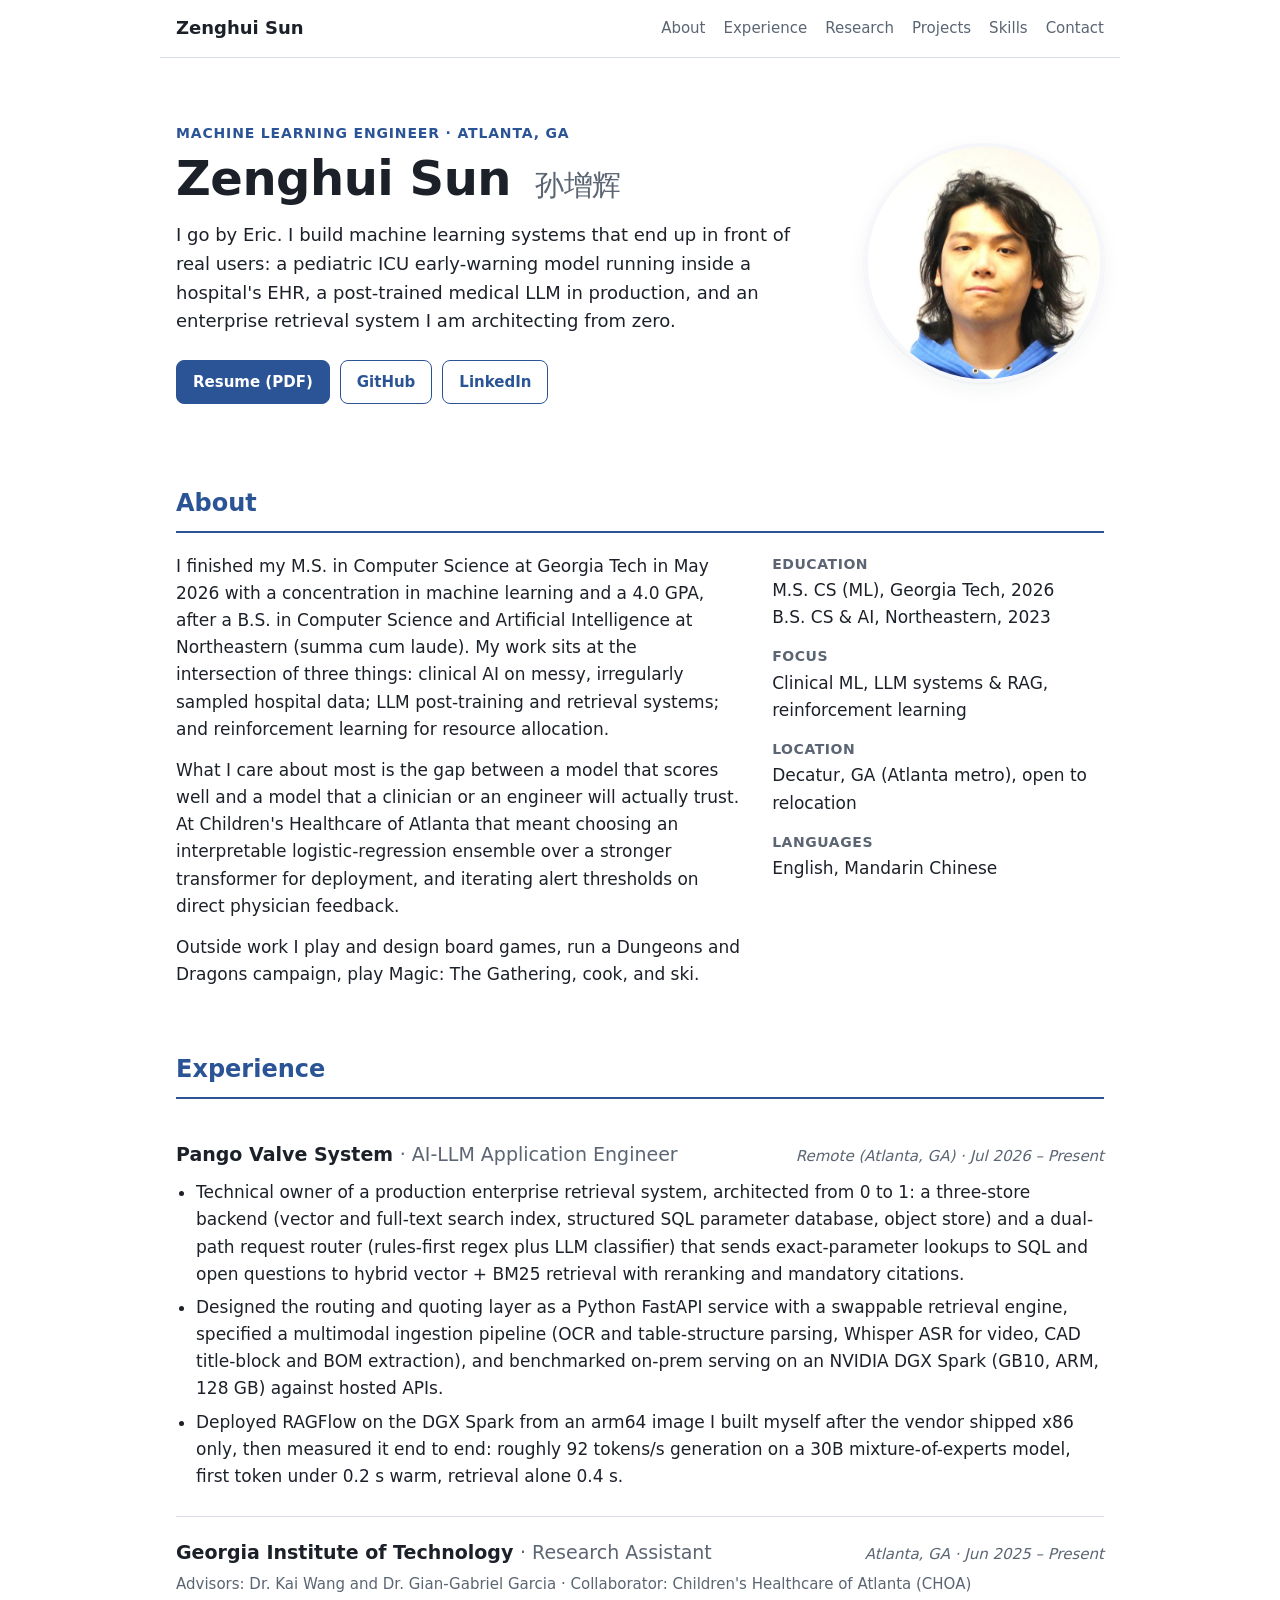
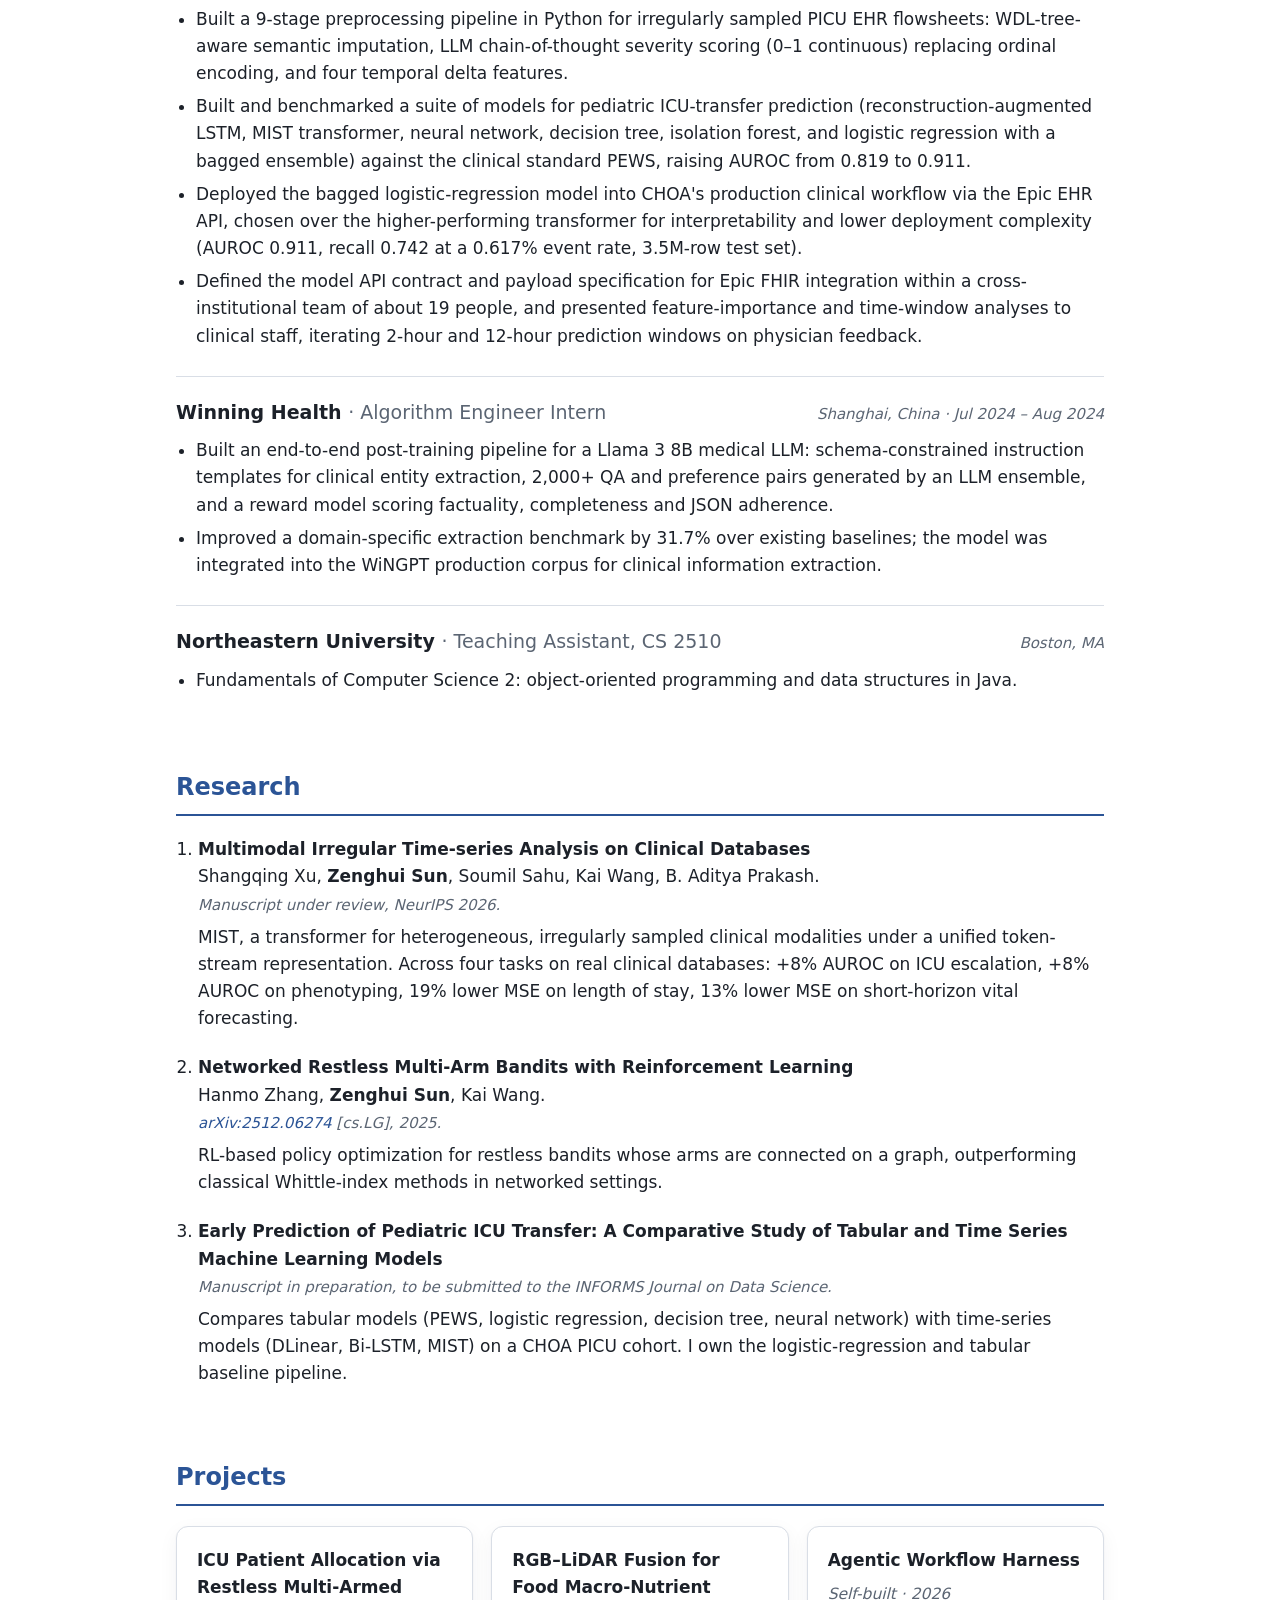
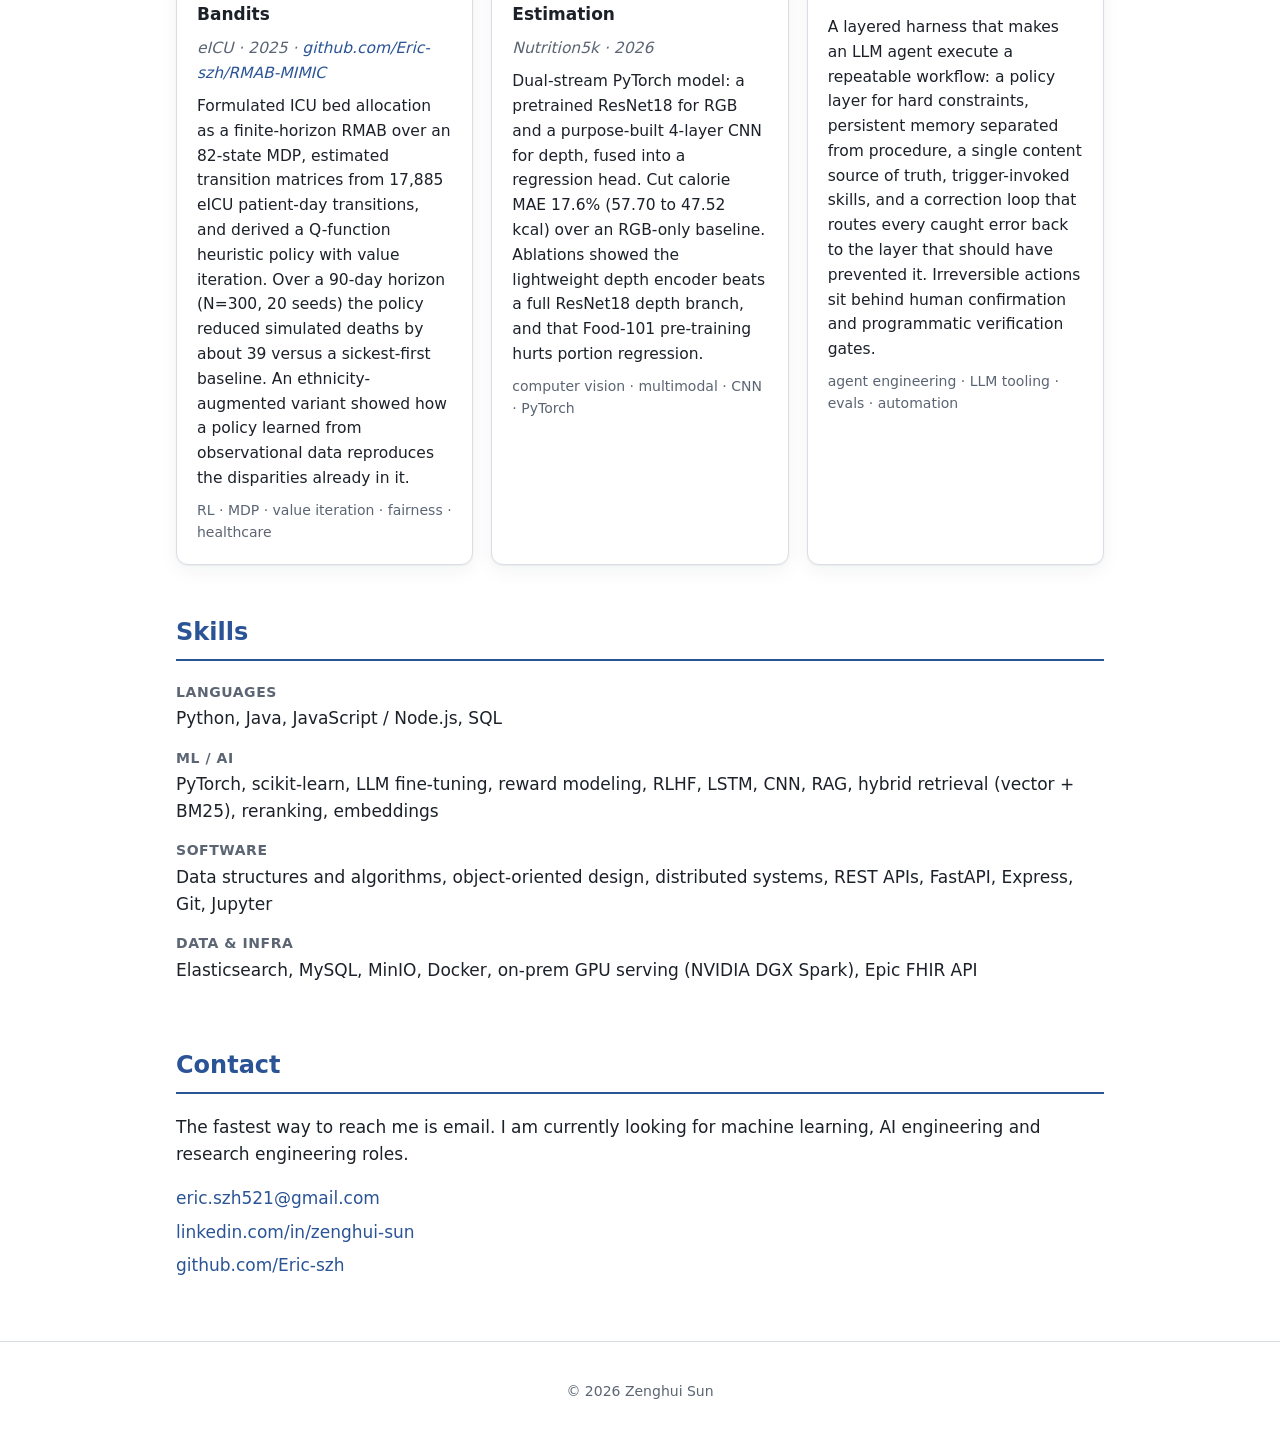
==== index.html @ 0fbf599d "Replace old course-project upload with personal website" ====
<!DOCTYPE html>
<html lang="en">
<head>
  <meta charset="UTF-8">
  <meta name="viewport" content="width=device-width, initial-scale=1.0">
  <meta name="description" content="Zenghui (Eric) Sun. Machine learning engineer working on clinical AI, LLM systems and retrieval. M.S. Computer Science, Georgia Tech.">
  <title>Zenghui Sun</title>
  <link rel="icon" href="data:image/svg+xml,<svg xmlns='http://www.w3.org/2000/svg' viewBox='0 0 100 100'><rect width='100' height='100' rx='20' fill='%232B5496'/><text x='50' y='68' font-size='52' font-family='sans-serif' font-weight='700' fill='white' text-anchor='middle'>ZS</text></svg>">
  <link rel="stylesheet" href="style.css">
</head>
<body>

<header class="topbar">
  <a class="brand" href="#top">Zenghui Sun</a>
  <nav class="nav">
    <a href="#about">About</a>
    <a href="#experience">Experience</a>
    <a href="#research">Research</a>
    <a href="#projects">Projects</a>
    <a href="#skills">Skills</a>
    <a href="#contact">Contact</a>
  </nav>
</header>

<main id="top">

  <section class="hero">
    <div class="hero-text">
      <p class="eyebrow">Machine Learning Engineer · Atlanta, GA</p>
      <h1>Zenghui Sun <span class="cn">孙增辉</span></h1>
      <p class="tagline">I go by Eric. I build machine learning systems that end up in front of real users: a pediatric ICU early-warning model running inside a hospital's EHR, a post-trained medical LLM in production, and an enterprise retrieval system I am architecting from zero.</p>
      <div class="hero-actions">
        <a class="btn primary" href="assets/Zenghui_Sun_Resume.pdf" target="_blank" rel="noopener">Resume (PDF)</a>
        <a class="btn" href="https://github.com/Eric-szh" target="_blank" rel="noopener">GitHub</a>
        <a class="btn" href="https://www.linkedin.com/in/zenghui-sun" target="_blank" rel="noopener">LinkedIn</a>
      </div>
    </div>
    <img class="portrait" src="assets/photo.jpg" alt="Portrait of Zenghui Sun" width="240" height="240">
  </section>

  <section id="about" class="section">
    <h2>About</h2>
    <div class="about-grid">
      <div>
        <p>I finished my M.S. in Computer Science at Georgia Tech in May 2026 with a concentration in machine learning and a 4.0 GPA, after a B.S. in Computer Science and Artificial Intelligence at Northeastern (summa cum laude). My work sits at the intersection of three things: clinical AI on messy, irregularly sampled hospital data; LLM post-training and retrieval systems; and reinforcement learning for resource allocation.</p>
        <p>What I care about most is the gap between a model that scores well and a model that a clinician or an engineer will actually trust. At Children's Healthcare of Atlanta that meant choosing an interpretable logistic-regression ensemble over a stronger transformer for deployment, and iterating alert thresholds on direct physician feedback.</p>
        <p>Outside work I play and design board games, run a Dungeons and Dragons campaign, play Magic: The Gathering, cook, and ski.</p>
      </div>
      <dl class="facts">
        <div><dt>Education</dt><dd>M.S. CS (ML), Georgia Tech, 2026<br>B.S. CS &amp; AI, Northeastern, 2023</dd></div>
        <div><dt>Focus</dt><dd>Clinical ML, LLM systems &amp; RAG, reinforcement learning</dd></div>
        <div><dt>Location</dt><dd>Decatur, GA (Atlanta metro), open to relocation</dd></div>
        <div><dt>Languages</dt><dd>English, Mandarin Chinese</dd></div>
      </dl>
    </div>
  </section>

  <section id="experience" class="section">
    <h2>Experience</h2>

    <article class="entry">
      <div class="entry-head">
        <h3>Pango Valve System <span class="role">AI-LLM Application Engineer</span></h3>
        <p class="meta">Remote (Atlanta, GA) · Jul 2026 – Present</p>
      </div>
      <ul>
        <li>Technical owner of a production enterprise retrieval system, architected from 0 to 1: a three-store backend (vector and full-text search index, structured SQL parameter database, object store) and a dual-path request router (rules-first regex plus LLM classifier) that sends exact-parameter lookups to SQL and open questions to hybrid vector + BM25 retrieval with reranking and mandatory citations.</li>
        <li>Designed the routing and quoting layer as a Python FastAPI service with a swappable retrieval engine, specified a multimodal ingestion pipeline (OCR and table-structure parsing, Whisper ASR for video, CAD title-block and BOM extraction), and benchmarked on-prem serving on an NVIDIA DGX Spark (GB10, ARM, 128 GB) against hosted APIs.</li>
        <li>Deployed RAGFlow on the DGX Spark from an arm64 image I built myself after the vendor shipped x86 only, then measured it end to end: roughly 92 tokens/s generation on a 30B mixture-of-experts model, first token under 0.2 s warm, retrieval alone 0.4 s.</li>
      </ul>
    </article>

    <article class="entry">
      <div class="entry-head">
        <h3>Georgia Institute of Technology <span class="role">Research Assistant</span></h3>
        <p class="meta">Atlanta, GA · Jun 2025 – Present</p>
      </div>
      <p class="sub">Advisors: Dr. Kai Wang and Dr. Gian-Gabriel Garcia · Collaborator: Children's Healthcare of Atlanta (CHOA)</p>
      <ul>
        <li>Built a 9-stage preprocessing pipeline in Python for irregularly sampled PICU EHR flowsheets: WDL-tree-aware semantic imputation, LLM chain-of-thought severity scoring (0–1 continuous) replacing ordinal encoding, and four temporal delta features.</li>
        <li>Built and benchmarked a suite of models for pediatric ICU-transfer prediction (reconstruction-augmented LSTM, MIST transformer, neural network, decision tree, isolation forest, and logistic regression with a bagged ensemble) against the clinical standard PEWS, raising AUROC from 0.819 to 0.911.</li>
        <li>Deployed the bagged logistic-regression model into CHOA's production clinical workflow via the Epic EHR API, chosen over the higher-performing transformer for interpretability and lower deployment complexity (AUROC 0.911, recall 0.742 at a 0.617% event rate, 3.5M-row test set).</li>
        <li>Defined the model API contract and payload specification for Epic FHIR integration within a cross-institutional team of about 19 people, and presented feature-importance and time-window analyses to clinical staff, iterating 2-hour and 12-hour prediction windows on physician feedback.</li>
      </ul>
    </article>

    <article class="entry">
      <div class="entry-head">
        <h3>Winning Health <span class="role">Algorithm Engineer Intern</span></h3>
        <p class="meta">Shanghai, China · Jul 2024 – Aug 2024</p>
      </div>
      <ul>
        <li>Built an end-to-end post-training pipeline for a Llama 3 8B medical LLM: schema-constrained instruction templates for clinical entity extraction, 2,000+ QA and preference pairs generated by an LLM ensemble, and a reward model scoring factuality, completeness and JSON adherence.</li>
        <li>Improved a domain-specific extraction benchmark by 31.7% over existing baselines; the model was integrated into the WiNGPT production corpus for clinical information extraction.</li>
      </ul>
    </article>

    <article class="entry">
      <div class="entry-head">
        <h3>Northeastern University <span class="role">Teaching Assistant, CS 2510</span></h3>
        <p class="meta">Boston, MA</p>
      </div>
      <ul>
        <li>Fundamentals of Computer Science 2: object-oriented programming and data structures in Java.</li>
      </ul>
    </article>
  </section>

  <section id="research" class="section">
    <h2>Research</h2>
    <ol class="pubs">
      <li>
        <span class="pub-title">Multimodal Irregular Time-series Analysis on Clinical Databases</span><br>
        Shangqing Xu, <strong>Zenghui Sun</strong>, Soumil Sahu, Kai Wang, B. Aditya Prakash.<br>
        <span class="meta">Manuscript under review, NeurIPS 2026.</span>
        <p>MIST, a transformer for heterogeneous, irregularly sampled clinical modalities under a unified token-stream representation. Across four tasks on real clinical databases: +8% AUROC on ICU escalation, +8% AUROC on phenotyping, 19% lower MSE on length of stay, 13% lower MSE on short-horizon vital forecasting.</p>
      </li>
      <li>
        <span class="pub-title">Networked Restless Multi-Arm Bandits with Reinforcement Learning</span><br>
        Hanmo Zhang, <strong>Zenghui Sun</strong>, Kai Wang.<br>
        <span class="meta"><a href="https://arxiv.org/abs/2512.06274" target="_blank" rel="noopener">arXiv:2512.06274</a> [cs.LG], 2025.</span>
        <p>RL-based policy optimization for restless bandits whose arms are connected on a graph, outperforming classical Whittle-index methods in networked settings.</p>
      </li>
      <li>
        <span class="pub-title">Early Prediction of Pediatric ICU Transfer: A Comparative Study of Tabular and Time Series Machine Learning Models</span><br>
        <span class="meta">Manuscript in preparation, to be submitted to the INFORMS Journal on Data Science.</span>
        <p>Compares tabular models (PEWS, logistic regression, decision tree, neural network) with time-series models (DLinear, Bi-LSTM, MIST) on a CHOA PICU cohort. I own the logistic-regression and tabular baseline pipeline.</p>
      </li>
    </ol>
  </section>

  <section id="projects" class="section">
    <h2>Projects</h2>
    <div class="cards">
      <article class="card">
        <h3>ICU Patient Allocation via Restless Multi-Armed Bandits</h3>
        <p class="meta">eICU · 2025 · <a href="https://github.com/Eric-szh/RMAB-MIMIC" target="_blank" rel="noopener">github.com/Eric-szh/RMAB-MIMIC</a></p>
        <p>Formulated ICU bed allocation as a finite-horizon RMAB over an 82-state MDP, estimated transition matrices from 17,885 eICU patient-day transitions, and derived a Q-function heuristic policy with value iteration. Over a 90-day horizon (N=300, 20 seeds) the policy reduced simulated deaths by about 39 versus a sickest-first baseline. An ethnicity-augmented variant showed how a policy learned from observational data reproduces the disparities already in it.</p>
        <p class="tags">RL · MDP · value iteration · fairness · healthcare</p>
      </article>
      <article class="card">
        <h3>RGB–LiDAR Fusion for Food Macro-Nutrient Estimation</h3>
        <p class="meta">Nutrition5k · 2026</p>
        <p>Dual-stream PyTorch model: a pretrained ResNet18 for RGB and a purpose-built 4-layer CNN for depth, fused into a regression head. Cut calorie MAE 17.6% (57.70 to 47.52 kcal) over an RGB-only baseline. Ablations showed the lightweight depth encoder beats a full ResNet18 depth branch, and that Food-101 pre-training hurts portion regression.</p>
        <p class="tags">computer vision · multimodal · CNN · PyTorch</p>
      </article>
      <article class="card">
        <h3>Agentic Workflow Harness</h3>
        <p class="meta">Self-built · 2026</p>
        <p>A layered harness that makes an LLM agent execute a repeatable workflow: a policy layer for hard constraints, persistent memory separated from procedure, a single content source of truth, trigger-invoked skills, and a correction loop that routes every caught error back to the layer that should have prevented it. Irreversible actions sit behind human confirmation and programmatic verification gates.</p>
        <p class="tags">agent engineering · LLM tooling · evals · automation</p>
      </article>
    </div>
  </section>

  <section id="skills" class="section">
    <h2>Skills</h2>
    <dl class="skills">
      <div><dt>Languages</dt><dd>Python, Java, JavaScript / Node.js, SQL</dd></div>
      <div><dt>ML / AI</dt><dd>PyTorch, scikit-learn, LLM fine-tuning, reward modeling, RLHF, LSTM, CNN, RAG, hybrid retrieval (vector + BM25), reranking, embeddings</dd></div>
      <div><dt>Software</dt><dd>Data structures and algorithms, object-oriented design, distributed systems, REST APIs, FastAPI, Express, Git, Jupyter</dd></div>
      <div><dt>Data &amp; infra</dt><dd>Elasticsearch, MySQL, MinIO, Docker, on-prem GPU serving (NVIDIA DGX Spark), Epic FHIR API</dd></div>
    </dl>
  </section>

  <section id="contact" class="section">
    <h2>Contact</h2>
    <p>The fastest way to reach me is email. I am currently looking for machine learning, AI engineering and research engineering roles.</p>
    <ul class="contact-list">
      <li><a href="mailto:eric.szh521@gmail.com">eric.szh521@gmail.com</a></li>
      <li><a href="https://www.linkedin.com/in/zenghui-sun" target="_blank" rel="noopener">linkedin.com/in/zenghui-sun</a></li>
      <li><a href="https://github.com/Eric-szh" target="_blank" rel="noopener">github.com/Eric-szh</a></li>
    </ul>
  </section>

</main>

<footer class="footer">
  <p>© 2026 Zenghui Sun</p>
</footer>

</body>
</html>
---- style.css ----
:root {
  --bg: #ffffff;
  --bg-alt: #f5f7fa;
  --text: #1c2129;
  --muted: #5b6573;
  --accent: #2B5496;
  --accent-soft: #e6ecf6;
  --rule: #d9dee6;
  --card: #ffffff;
  --shadow: 0 1px 2px rgba(20, 30, 50, 0.06), 0 6px 20px rgba(20, 30, 50, 0.05);
  --maxw: 960px;
}

@media (prefers-color-scheme: dark) {
  :root:not([data-theme="light"]) {
    --bg: #0f1419;
    --bg-alt: #161c24;
    --text: #e6eaf0;
    --muted: #9aa5b4;
    --accent: #7ea3e0;
    --accent-soft: #1d2a40;
    --rule: #2a3340;
    --card: #161c24;
    --shadow: 0 1px 2px rgba(0, 0, 0, 0.4), 0 6px 20px rgba(0, 0, 0, 0.35);
  }
}
:root[data-theme="dark"] {
  --bg: #0f1419;
  --bg-alt: #161c24;
  --text: #e6eaf0;
  --muted: #9aa5b4;
  --accent: #7ea3e0;
  --accent-soft: #1d2a40;
  --rule: #2a3340;
  --card: #161c24;
  --shadow: 0 1px 2px rgba(0, 0, 0, 0.4), 0 6px 20px rgba(0, 0, 0, 0.35);
}

* { box-sizing: border-box; }

html { scroll-behavior: smooth; scroll-padding-top: 72px; }

body {
  margin: 0;
  background: var(--bg);
  color: var(--text);
  font-family: "Calibri", "Segoe UI", system-ui, -apple-system, "Helvetica Neue", Arial, "Noto Sans", "Noto Sans CJK SC", sans-serif;
  font-size: 17px;
  line-height: 1.6;
  -webkit-font-smoothing: antialiased;
}

a { color: var(--accent); text-decoration: none; }
a:hover { text-decoration: underline; }

/* Top bar */
.topbar {
  position: sticky;
  top: 0;
  z-index: 10;
  display: flex;
  align-items: center;
  justify-content: space-between;
  gap: 16px;
  max-width: var(--maxw);
  margin: 0 auto;
  padding: 14px 16px;
  background: color-mix(in srgb, var(--bg) 88%, transparent);
  backdrop-filter: blur(8px);
  border-bottom: 1px solid var(--rule);
}
.brand { font-weight: 700; color: var(--text); font-size: 18px; }
.nav { display: flex; gap: 18px; flex-wrap: wrap; }
.nav a { color: var(--muted); font-size: 15px; }
.nav a:hover { color: var(--accent); text-decoration: none; }

main {
  max-width: var(--maxw);
  margin: 0 auto;
  padding: 0 16px 48px;
}

/* Hero */
.hero {
  display: flex;
  align-items: center;
  justify-content: space-between;
  gap: 40px;
  padding: 64px 0 40px;
}
.hero-text { flex: 1; min-width: 0; }
.eyebrow {
  margin: 0 0 8px;
  color: var(--accent);
  font-weight: 600;
  font-size: 14px;
  letter-spacing: 0.06em;
  text-transform: uppercase;
}
h1 {
  margin: 0 0 16px;
  font-size: clamp(34px, 5vw, 48px);
  line-height: 1.1;
  letter-spacing: -0.01em;
}
h1 .cn { font-weight: 400; color: var(--muted); font-size: 0.6em; margin-left: 8px; }
.tagline { margin: 0 0 24px; font-size: 18px; color: var(--text); max-width: 60ch; }
.hero-actions { display: flex; gap: 10px; flex-wrap: wrap; }
.btn {
  display: inline-block;
  padding: 9px 16px;
  border: 1px solid var(--accent);
  border-radius: 8px;
  color: var(--accent);
  font-weight: 600;
  font-size: 15px;
}
.btn:hover { background: var(--accent-soft); text-decoration: none; }
.btn.primary { background: var(--accent); color: #fff; }
.btn.primary:hover { filter: brightness(1.08); }
.portrait {
  width: 240px;
  height: 240px;
  flex-shrink: 0;
  border-radius: 50%;
  object-fit: cover;
  box-shadow: var(--shadow);
  border: 4px solid var(--bg-alt);
}

/* Sections */
.section { padding: 40px 0 8px; }
h2 {
  margin: 0 0 20px;
  padding-bottom: 8px;
  font-size: 24px;
  color: var(--accent);
  border-bottom: 2px solid var(--accent);
}
h3 { margin: 0; font-size: 19px; }

.about-grid {
  display: grid;
  grid-template-columns: 1.7fr 1fr;
  gap: 32px;
}
.about-grid p { margin: 0 0 14px; }
.facts, .skills { margin: 0; }
.facts div, .skills div { margin-bottom: 14px; }
dt { font-weight: 700; font-size: 14px; color: var(--muted); text-transform: uppercase; letter-spacing: 0.04em; }
dd { margin: 2px 0 0; }

/* Experience entries */
.entry { padding: 20px 0; border-bottom: 1px solid var(--rule); }
.entry:last-child { border-bottom: 0; }
.entry-head { display: flex; justify-content: space-between; align-items: baseline; gap: 16px; flex-wrap: wrap; }
.role { font-weight: 400; color: var(--muted); }
.role::before { content: "· "; }
.meta { margin: 0; color: var(--muted); font-style: italic; font-size: 15px; }
.sub { margin: 4px 0 0; color: var(--muted); font-size: 15px; }
.entry ul { margin: 10px 0 0; padding-left: 20px; }
.entry li { margin-bottom: 6px; }

/* Publications */
.pubs { padding-left: 22px; margin: 0; }
.pubs li { margin-bottom: 22px; }
.pub-title { font-weight: 700; }
.pubs p { margin: 6px 0 0; color: var(--text); }

/* Project cards */
.cards { display: grid; grid-template-columns: repeat(auto-fit, minmax(280px, 1fr)); gap: 18px; }
.card {
  background: var(--card);
  border: 1px solid var(--rule);
  border-radius: 12px;
  padding: 20px;
  box-shadow: var(--shadow);
}
.card h3 { font-size: 17px; margin-bottom: 6px; }
.card p { margin: 8px 0 0; font-size: 15.5px; }
.tags { color: var(--muted); font-size: 14px !important; }

/* Contact */
.contact-list { list-style: none; padding: 0; margin: 12px 0 0; }
.contact-list li { margin-bottom: 6px; }

.footer {
  border-top: 1px solid var(--rule);
  color: var(--muted);
  font-size: 14px;
  text-align: center;
  padding: 24px 16px;
}

@media (max-width: 720px) {
  .hero { flex-direction: column-reverse; align-items: flex-start; padding-top: 32px; }
  .portrait { width: 140px; height: 140px; }
  .about-grid { grid-template-columns: 1fr; }
  .nav { gap: 12px; }
  .nav a { font-size: 14px; }
}
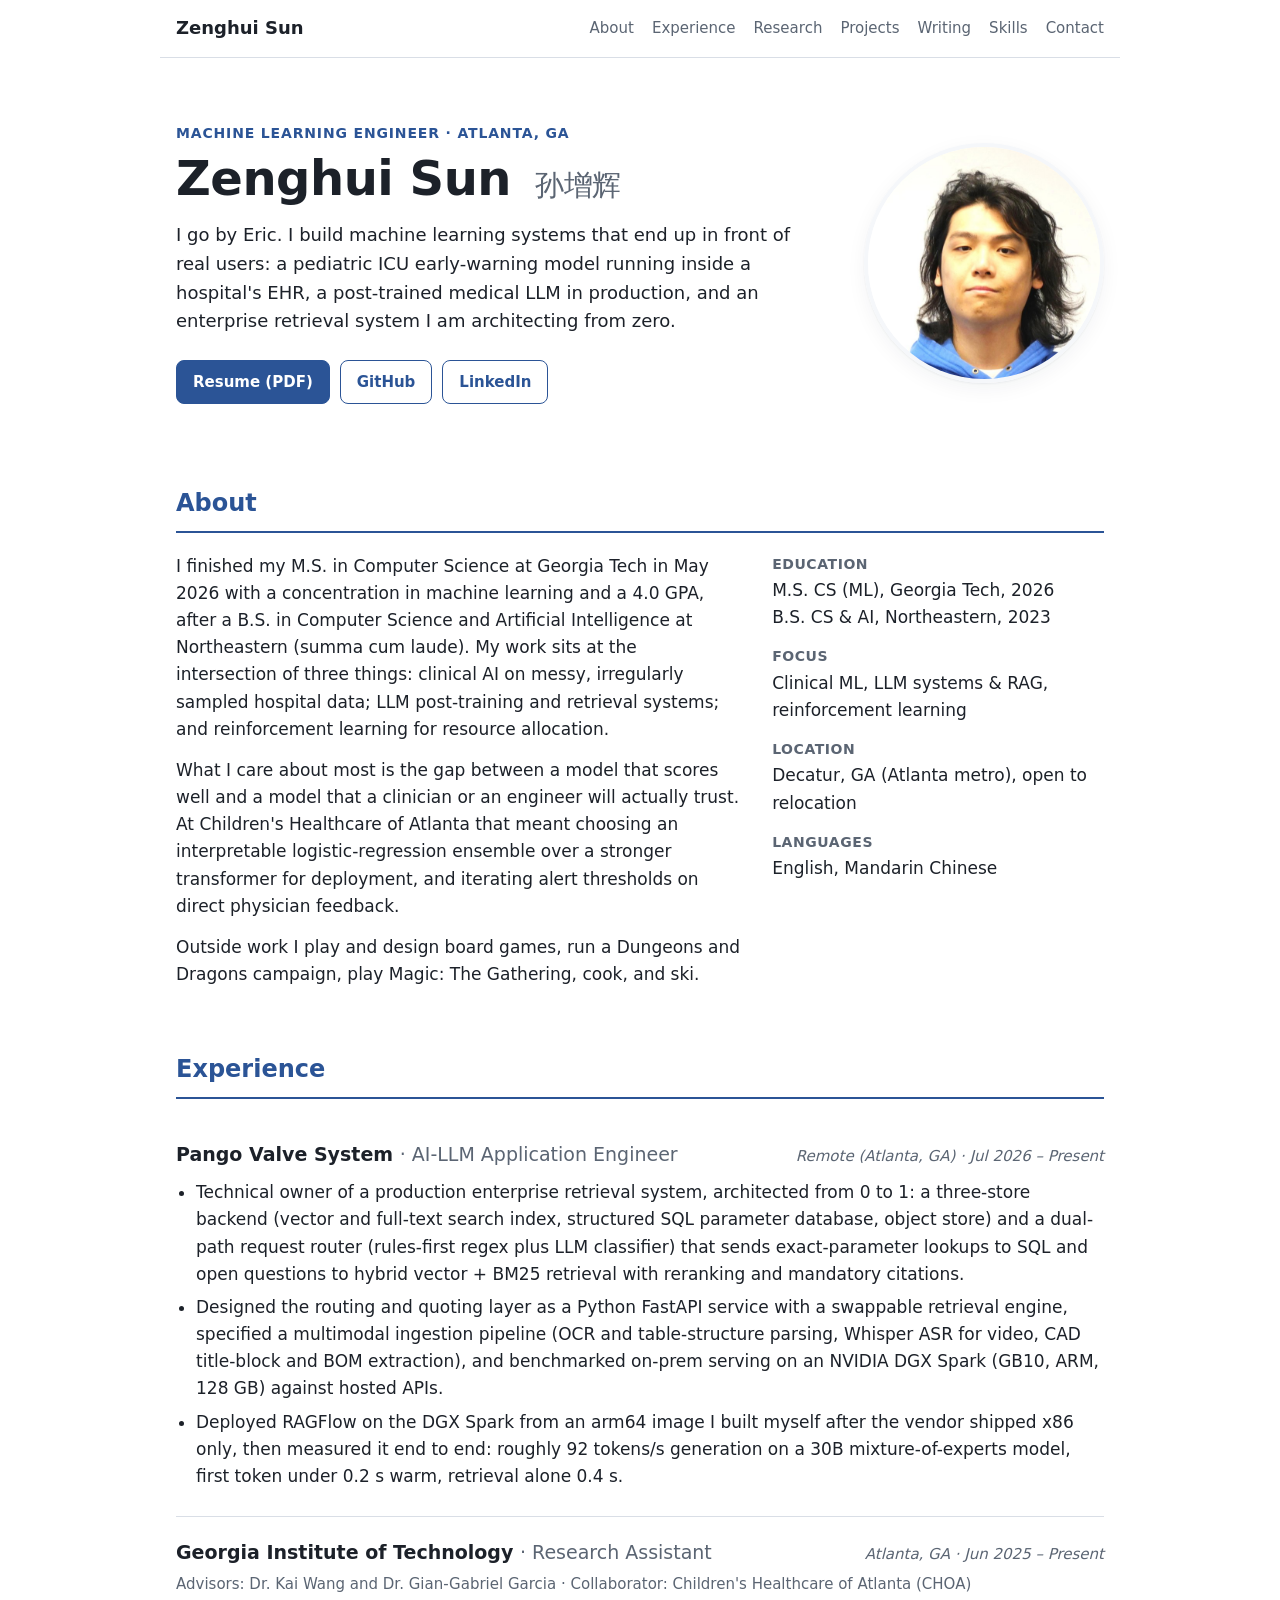
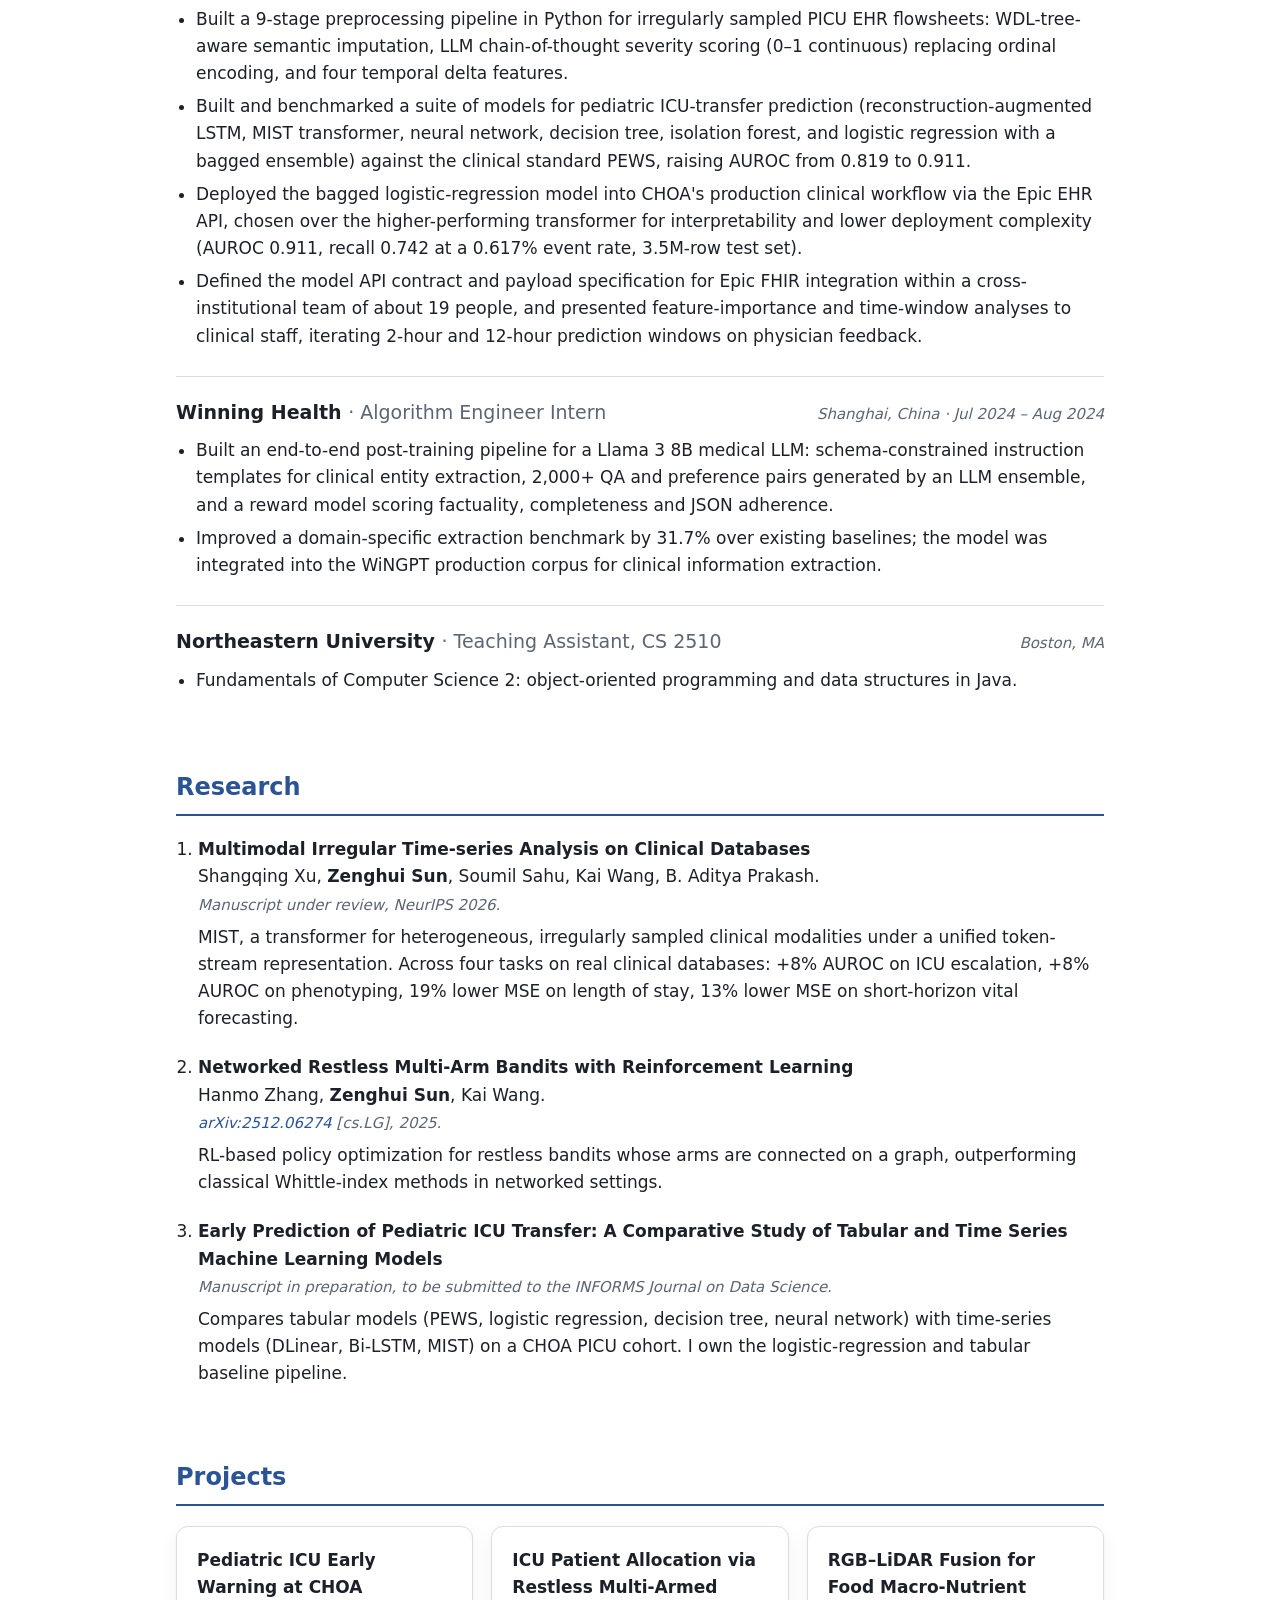
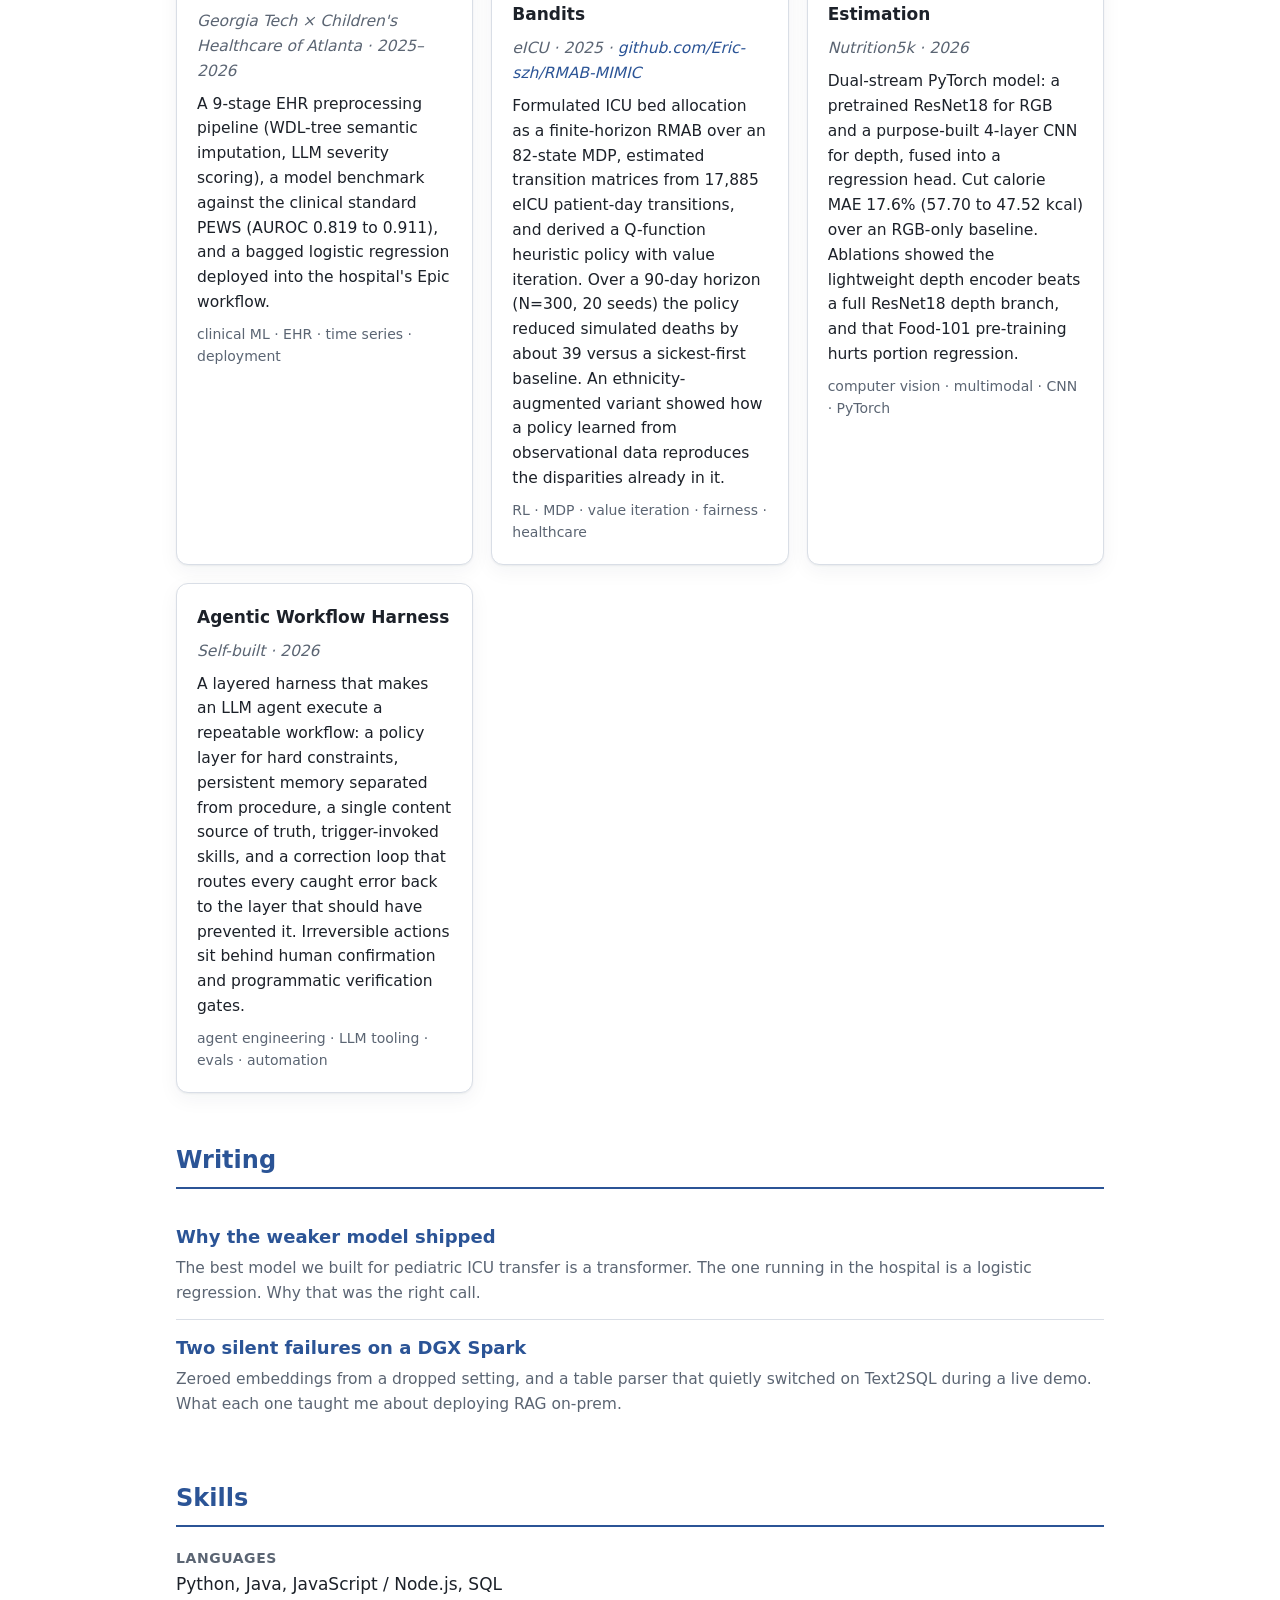
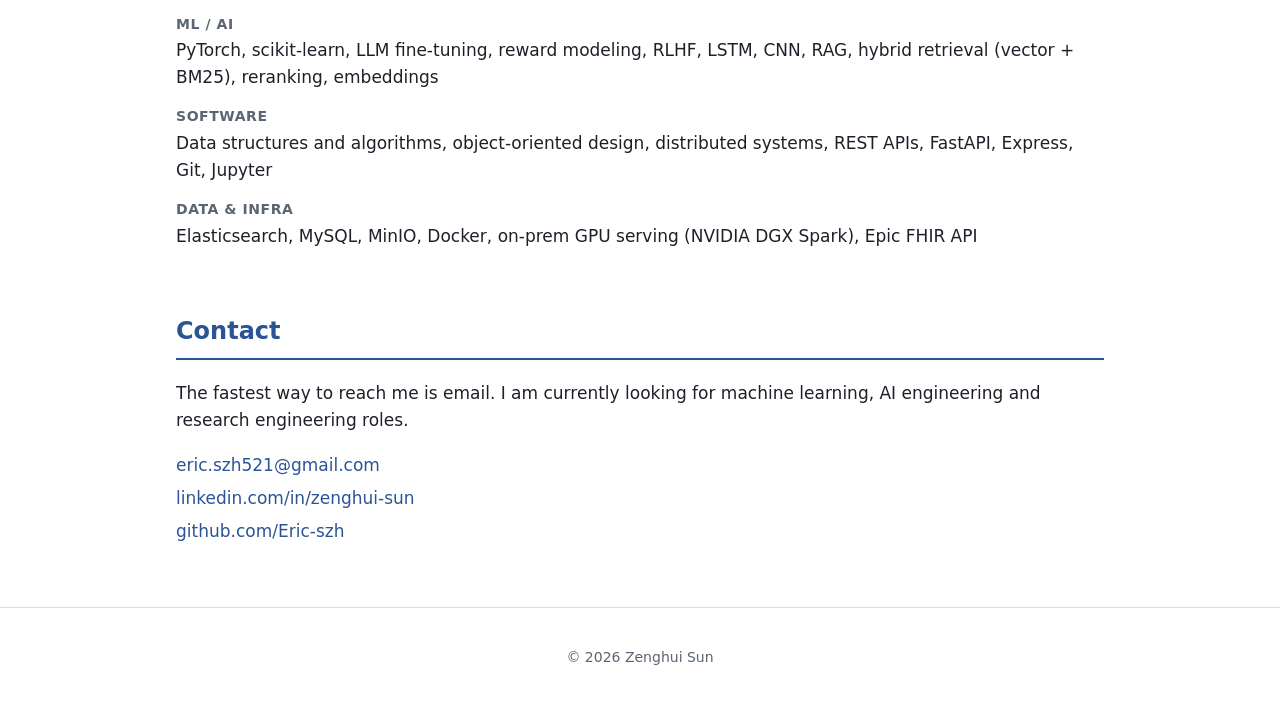
==== commit 5ca5d764: "Project detail pages (CHOA, RMAB, Nutrition5k), two articles, Writing section" ====
--- a/index.html
+++ b/index.html
@@ -17,6 +17,7 @@
     <a href="#experience">Experience</a>
     <a href="#research">Research</a>
     <a href="#projects">Projects</a>
+    <a href="#writing">Writing</a>
     <a href="#skills">Skills</a>
     <a href="#contact">Contact</a>
   </nav>
@@ -133,13 +134,19 @@
     <h2>Projects</h2>
     <div class="cards">
       <article class="card">
-        <h3>ICU Patient Allocation via Restless Multi-Armed Bandits</h3>
+        <h3><a href="projects/choa.html">Pediatric ICU Early Warning at CHOA</a></h3>
+        <p class="meta">Georgia Tech × Children's Healthcare of Atlanta · 2025–2026</p>
+        <p>A 9-stage EHR preprocessing pipeline (WDL-tree semantic imputation, LLM severity scoring), a model benchmark against the clinical standard PEWS (AUROC 0.819 to 0.911), and a bagged logistic regression deployed into the hospital's Epic workflow.</p>
+        <p class="tags">clinical ML · EHR · time series · deployment</p>
+      </article>
+      <article class="card">
+        <h3><a href="projects/rmab.html">ICU Patient Allocation via Restless Multi-Armed Bandits</a></h3>
         <p class="meta">eICU · 2025 · <a href="https://github.com/Eric-szh/RMAB-MIMIC" target="_blank" rel="noopener">github.com/Eric-szh/RMAB-MIMIC</a></p>
         <p>Formulated ICU bed allocation as a finite-horizon RMAB over an 82-state MDP, estimated transition matrices from 17,885 eICU patient-day transitions, and derived a Q-function heuristic policy with value iteration. Over a 90-day horizon (N=300, 20 seeds) the policy reduced simulated deaths by about 39 versus a sickest-first baseline. An ethnicity-augmented variant showed how a policy learned from observational data reproduces the disparities already in it.</p>
         <p class="tags">RL · MDP · value iteration · fairness · healthcare</p>
       </article>
       <article class="card">
-        <h3>RGB–LiDAR Fusion for Food Macro-Nutrient Estimation</h3>
+        <h3><a href="projects/nutrition5k.html">RGB–LiDAR Fusion for Food Macro-Nutrient Estimation</a></h3>
         <p class="meta">Nutrition5k · 2026</p>
         <p>Dual-stream PyTorch model: a pretrained ResNet18 for RGB and a purpose-built 4-layer CNN for depth, fused into a regression head. Cut calorie MAE 17.6% (57.70 to 47.52 kcal) over an RGB-only baseline. Ablations showed the lightweight depth encoder beats a full ResNet18 depth branch, and that Food-101 pre-training hurts portion regression.</p>
         <p class="tags">computer vision · multimodal · CNN · PyTorch</p>
@@ -151,6 +158,20 @@
         <p class="tags">agent engineering · LLM tooling · evals · automation</p>
       </article>
     </div>
+  </section>
+
+  <section id="writing" class="section">
+    <h2>Writing</h2>
+    <ul class="posts">
+      <li>
+        <a href="writing/why-lr-shipped.html">Why the weaker model shipped</a>
+        <p>The best model we built for pediatric ICU transfer is a transformer. The one running in the hospital is a logistic regression. Why that was the right call.</p>
+      </li>
+      <li>
+        <a href="writing/ragflow-silent-failures.html">Two silent failures on a DGX Spark</a>
+        <p>Zeroed embeddings from a dropped setting, and a table parser that quietly switched on Text2SQL during a live demo. What each one taught me about deploying RAG on-prem.</p>
+      </li>
+    </ul>
   </section>
 
   <section id="skills" class="section">
--- a/style.css
+++ b/style.css
@@ -199,3 +199,25 @@
   .nav { gap: 12px; }
   .nav a { font-size: 14px; }
 }
+
+/* Writing list */
+.posts { list-style: none; padding: 0; margin: 0; }
+.posts li { padding: 14px 0; border-bottom: 1px solid var(--rule); }
+.posts li:last-child { border-bottom: 0; }
+.posts a { font-weight: 700; font-size: 18px; }
+.posts p { margin: 4px 0 0; color: var(--muted); font-size: 15.5px; }
+.card h3 a { color: var(--text); }
+.card h3 a:hover { color: var(--accent); text-decoration: none; }
+
+/* Article pages */
+.article { max-width: 720px; padding-top: 48px; }
+.article h1 { font-size: clamp(28px, 4vw, 38px); margin-bottom: 8px; }
+.article h2 { font-size: 20px; margin-top: 36px; border-bottom: 1px solid var(--rule); }
+.article .lede { font-size: 19px; color: var(--text); margin: 20px 0 8px; }
+.article p, .article li { font-size: 17px; }
+.article li { margin-bottom: 8px; }
+.article table { border-collapse: collapse; width: 100%; margin: 12px 0 20px; font-size: 15.5px; }
+.article th, .article td { text-align: left; padding: 8px 10px; border-bottom: 1px solid var(--rule); vertical-align: top; }
+.article th { color: var(--muted); font-weight: 600; font-size: 14px; text-transform: uppercase; letter-spacing: 0.04em; }
+.article code { font-family: ui-monospace, Consolas, "SF Mono", Menlo, monospace; font-size: 0.9em; background: var(--accent-soft); padding: 1px 5px; border-radius: 4px; }
+.article .back { margin-top: 40px; }
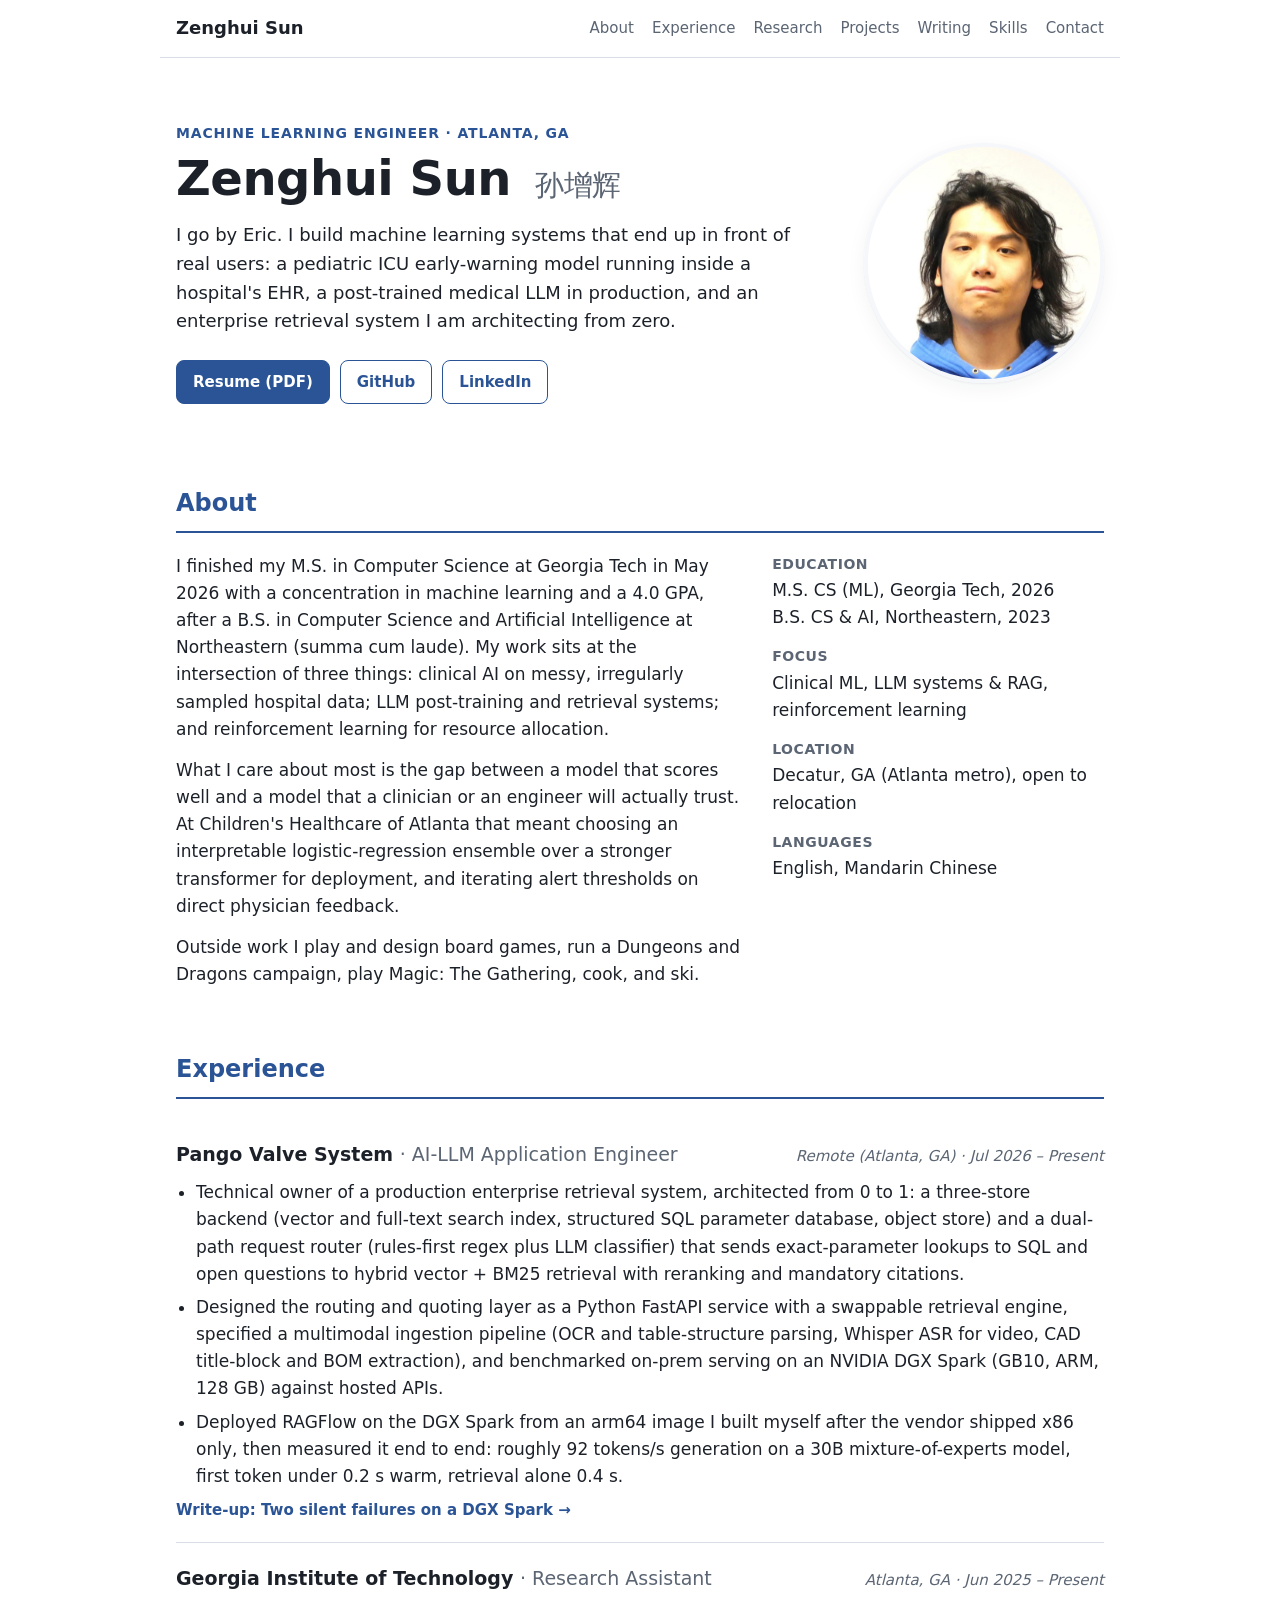
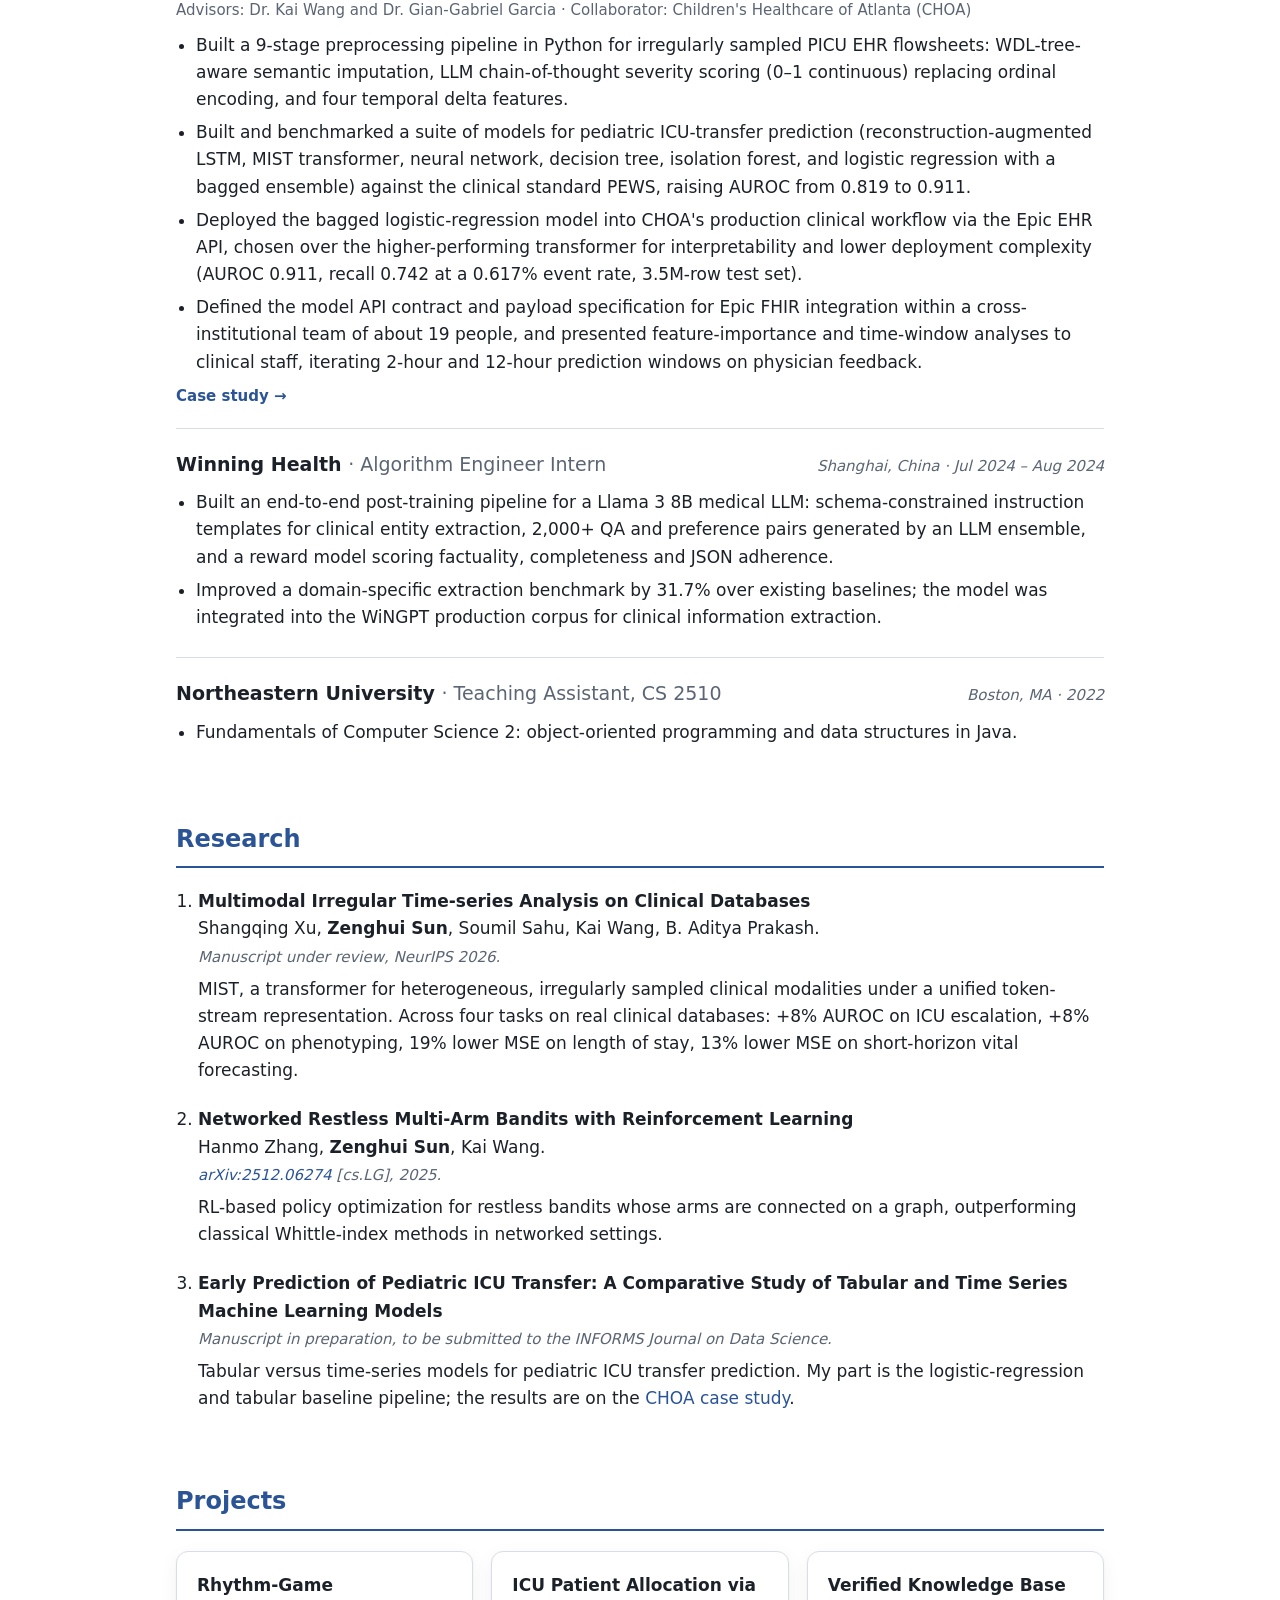
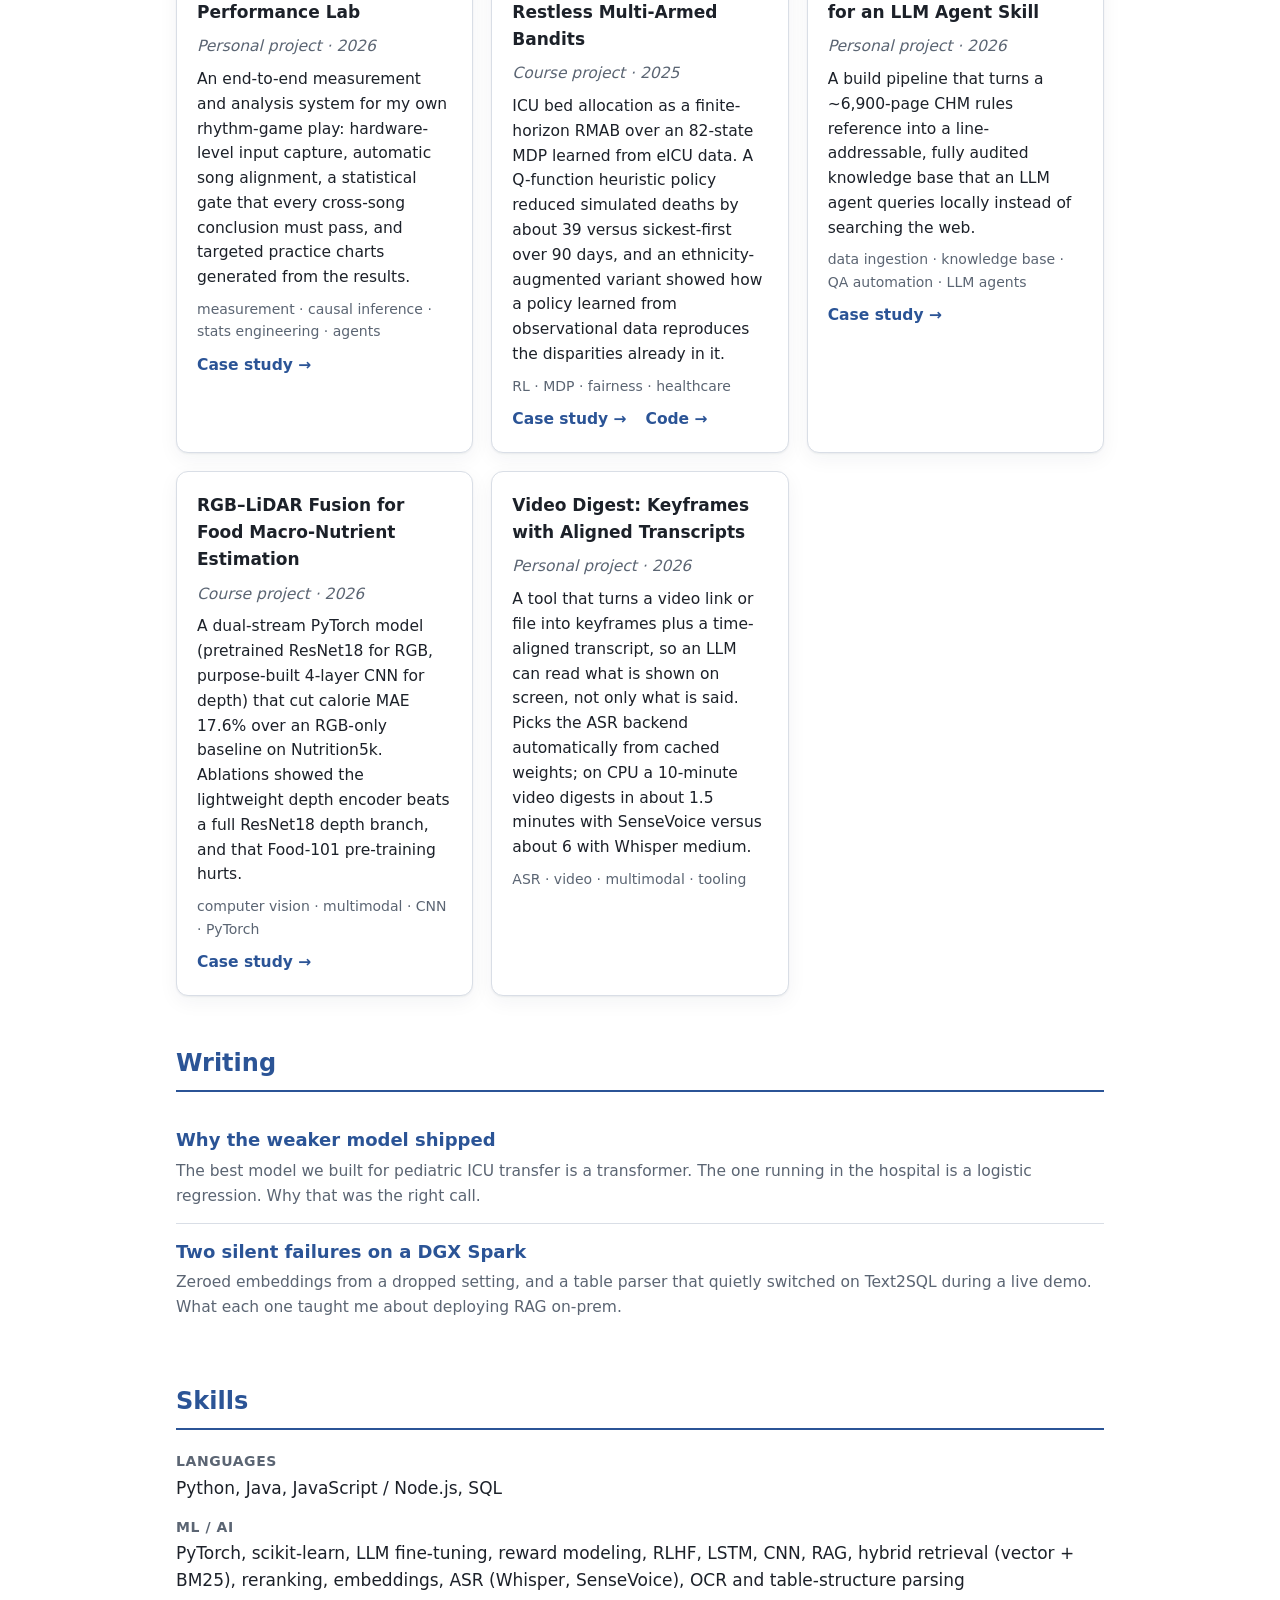
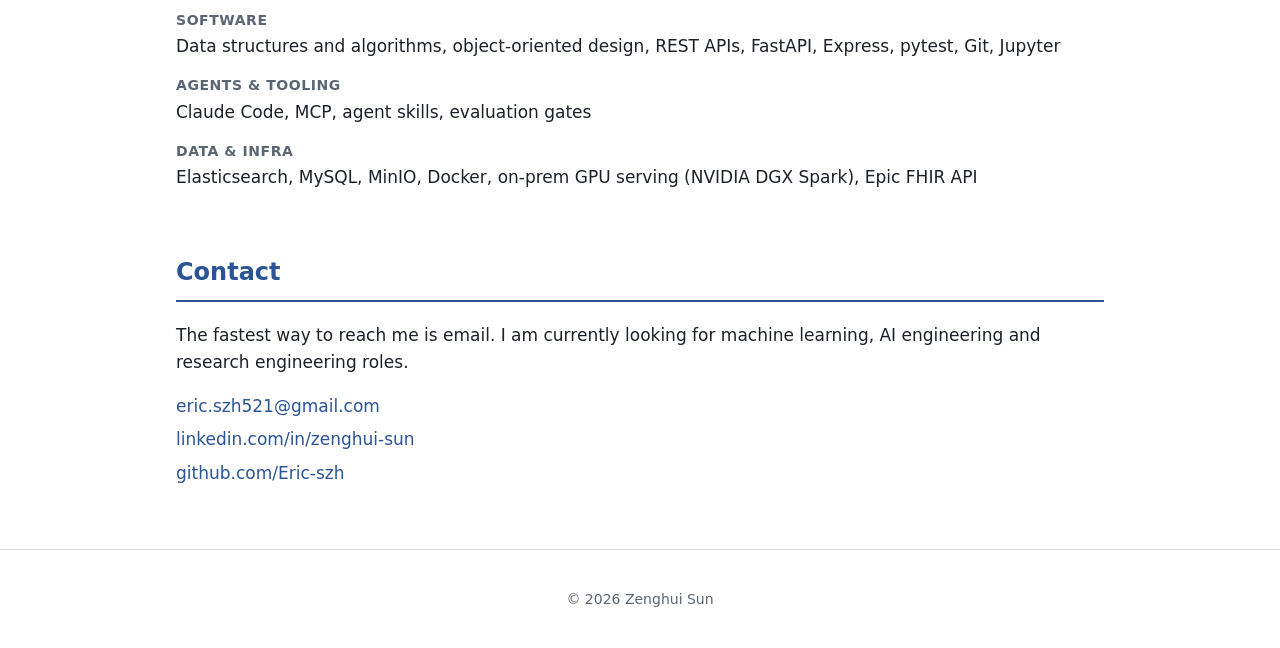
==== commit aeead450: "Projects: personal and course projects only (Taiko Lab, KB, Video Digest added; CHOA and Harness car" ====
--- a/index.html
+++ b/index.html
@@ -69,6 +69,7 @@
         <li>Designed the routing and quoting layer as a Python FastAPI service with a swappable retrieval engine, specified a multimodal ingestion pipeline (OCR and table-structure parsing, Whisper ASR for video, CAD title-block and BOM extraction), and benchmarked on-prem serving on an NVIDIA DGX Spark (GB10, ARM, 128 GB) against hosted APIs.</li>
         <li>Deployed RAGFlow on the DGX Spark from an arm64 image I built myself after the vendor shipped x86 only, then measured it end to end: roughly 92 tokens/s generation on a 30B mixture-of-experts model, first token under 0.2 s warm, retrieval alone 0.4 s.</li>
       </ul>
+      <p class="entry-link"><a href="writing/ragflow-silent-failures.html">Write-up: Two silent failures on a DGX Spark →</a></p>
     </article>
 
     <article class="entry">
@@ -83,6 +84,7 @@
         <li>Deployed the bagged logistic-regression model into CHOA's production clinical workflow via the Epic EHR API, chosen over the higher-performing transformer for interpretability and lower deployment complexity (AUROC 0.911, recall 0.742 at a 0.617% event rate, 3.5M-row test set).</li>
         <li>Defined the model API contract and payload specification for Epic FHIR integration within a cross-institutional team of about 19 people, and presented feature-importance and time-window analyses to clinical staff, iterating 2-hour and 12-hour prediction windows on physician feedback.</li>
       </ul>
+      <p class="entry-link"><a href="projects/choa.html">Case study →</a></p>
     </article>
 
     <article class="entry">
@@ -99,7 +101,7 @@
     <article class="entry">
       <div class="entry-head">
         <h3>Northeastern University <span class="role">Teaching Assistant, CS 2510</span></h3>
-        <p class="meta">Boston, MA</p>
+        <p class="meta">Boston, MA · 2022</p>
       </div>
       <ul>
         <li>Fundamentals of Computer Science 2: object-oriented programming and data structures in Java.</li>
@@ -125,7 +127,7 @@
       <li>
         <span class="pub-title">Early Prediction of Pediatric ICU Transfer: A Comparative Study of Tabular and Time Series Machine Learning Models</span><br>
         <span class="meta">Manuscript in preparation, to be submitted to the INFORMS Journal on Data Science.</span>
-        <p>Compares tabular models (PEWS, logistic regression, decision tree, neural network) with time-series models (DLinear, Bi-LSTM, MIST) on a CHOA PICU cohort. I own the logistic-regression and tabular baseline pipeline.</p>
+        <p>Tabular versus time-series models for pediatric ICU transfer prediction. My part is the logistic-regression and tabular baseline pipeline; the results are on the <a href="projects/choa.html">CHOA case study</a>.</p>
       </li>
     </ol>
   </section>
@@ -134,28 +136,38 @@
     <h2>Projects</h2>
     <div class="cards">
       <article class="card">
-        <h3><a href="projects/choa.html">Pediatric ICU Early Warning at CHOA</a></h3>
-        <p class="meta">Georgia Tech × Children's Healthcare of Atlanta · 2025–2026</p>
-        <p>A 9-stage EHR preprocessing pipeline (WDL-tree semantic imputation, LLM severity scoring), a model benchmark against the clinical standard PEWS (AUROC 0.819 to 0.911), and a bagged logistic regression deployed into the hospital's Epic workflow.</p>
-        <p class="tags">clinical ML · EHR · time series · deployment</p>
+        <h3><a href="projects/taiko-lab.html">Rhythm-Game Performance Lab</a></h3>
+        <p class="meta">Personal project · 2026</p>
+        <p>An end-to-end measurement and analysis system for my own rhythm-game play: hardware-level input capture, automatic song alignment, a statistical gate that every cross-song conclusion must pass, and targeted practice charts generated from the results.</p>
+        <p class="tags">measurement · causal inference · stats engineering · agents</p>
+        <p class="links"><a href="projects/taiko-lab.html">Case study →</a></p>
       </article>
       <article class="card">
         <h3><a href="projects/rmab.html">ICU Patient Allocation via Restless Multi-Armed Bandits</a></h3>
-        <p class="meta">eICU · 2025 · <a href="https://github.com/Eric-szh/RMAB-MIMIC" target="_blank" rel="noopener">github.com/Eric-szh/RMAB-MIMIC</a></p>
-        <p>Formulated ICU bed allocation as a finite-horizon RMAB over an 82-state MDP, estimated transition matrices from 17,885 eICU patient-day transitions, and derived a Q-function heuristic policy with value iteration. Over a 90-day horizon (N=300, 20 seeds) the policy reduced simulated deaths by about 39 versus a sickest-first baseline. An ethnicity-augmented variant showed how a policy learned from observational data reproduces the disparities already in it.</p>
-        <p class="tags">RL · MDP · value iteration · fairness · healthcare</p>
+        <p class="meta">Course project · 2025</p>
+        <p>ICU bed allocation as a finite-horizon RMAB over an 82-state MDP learned from eICU data. A Q-function heuristic policy reduced simulated deaths by about 39 versus sickest-first over 90 days, and an ethnicity-augmented variant showed how a policy learned from observational data reproduces the disparities already in it.</p>
+        <p class="tags">RL · MDP · fairness · healthcare</p>
+        <p class="links"><a href="projects/rmab.html">Case study →</a> <a href="https://github.com/Eric-szh/RMAB-MIMIC" target="_blank" rel="noopener">Code →</a></p>
+      </article>
+      <article class="card">
+        <h3><a href="projects/knowledge-base.html">Verified Knowledge Base for an LLM Agent Skill</a></h3>
+        <p class="meta">Personal project · 2026</p>
+        <p>A build pipeline that turns a ~6,900-page CHM rules reference into a line-addressable, fully audited knowledge base that an LLM agent queries locally instead of searching the web.</p>
+        <p class="tags">data ingestion · knowledge base · QA automation · LLM agents</p>
+        <p class="links"><a href="projects/knowledge-base.html">Case study →</a></p>
       </article>
       <article class="card">
         <h3><a href="projects/nutrition5k.html">RGB–LiDAR Fusion for Food Macro-Nutrient Estimation</a></h3>
-        <p class="meta">Nutrition5k · 2026</p>
-        <p>Dual-stream PyTorch model: a pretrained ResNet18 for RGB and a purpose-built 4-layer CNN for depth, fused into a regression head. Cut calorie MAE 17.6% (57.70 to 47.52 kcal) over an RGB-only baseline. Ablations showed the lightweight depth encoder beats a full ResNet18 depth branch, and that Food-101 pre-training hurts portion regression.</p>
+        <p class="meta">Course project · 2026</p>
+        <p>A dual-stream PyTorch model (pretrained ResNet18 for RGB, purpose-built 4-layer CNN for depth) that cut calorie MAE 17.6% over an RGB-only baseline on Nutrition5k. Ablations showed the lightweight depth encoder beats a full ResNet18 depth branch, and that Food-101 pre-training hurts.</p>
         <p class="tags">computer vision · multimodal · CNN · PyTorch</p>
-      </article>
-      <article class="card">
-        <h3>Agentic Workflow Harness</h3>
-        <p class="meta">Self-built · 2026</p>
-        <p>A layered harness that makes an LLM agent execute a repeatable workflow: a policy layer for hard constraints, persistent memory separated from procedure, a single content source of truth, trigger-invoked skills, and a correction loop that routes every caught error back to the layer that should have prevented it. Irreversible actions sit behind human confirmation and programmatic verification gates.</p>
-        <p class="tags">agent engineering · LLM tooling · evals · automation</p>
+        <p class="links"><a href="projects/nutrition5k.html">Case study →</a></p>
+      </article>
+      <article class="card compact">
+        <h3>Video Digest: Keyframes with Aligned Transcripts</h3>
+        <p class="meta">Personal project · 2026</p>
+        <p>A tool that turns a video link or file into keyframes plus a time-aligned transcript, so an LLM can read what is shown on screen, not only what is said. Picks the ASR backend automatically from cached weights; on CPU a 10-minute video digests in about 1.5 minutes with SenseVoice versus about 6 with Whisper medium.</p>
+        <p class="tags">ASR · video · multimodal · tooling</p>
       </article>
     </div>
   </section>
@@ -171,6 +183,7 @@
         <a href="writing/ragflow-silent-failures.html">Two silent failures on a DGX Spark</a>
         <p>Zeroed embeddings from a dropped setting, and a table parser that quietly switched on Text2SQL during a live demo. What each one taught me about deploying RAG on-prem.</p>
       </li>
+      <!-- reserved: a Writing entry for the Rhythm-Game Performance Lab (projects/taiko-lab.html) -->
     </ul>
   </section>
 
@@ -178,8 +191,9 @@
     <h2>Skills</h2>
     <dl class="skills">
       <div><dt>Languages</dt><dd>Python, Java, JavaScript / Node.js, SQL</dd></div>
-      <div><dt>ML / AI</dt><dd>PyTorch, scikit-learn, LLM fine-tuning, reward modeling, RLHF, LSTM, CNN, RAG, hybrid retrieval (vector + BM25), reranking, embeddings</dd></div>
-      <div><dt>Software</dt><dd>Data structures and algorithms, object-oriented design, distributed systems, REST APIs, FastAPI, Express, Git, Jupyter</dd></div>
+      <div><dt>ML / AI</dt><dd>PyTorch, scikit-learn, LLM fine-tuning, reward modeling, RLHF, LSTM, CNN, RAG, hybrid retrieval (vector + BM25), reranking, embeddings, ASR (Whisper, SenseVoice), OCR and table-structure parsing</dd></div>
+      <div><dt>Software</dt><dd>Data structures and algorithms, object-oriented design, REST APIs, FastAPI, Express, pytest, Git, Jupyter</dd></div>
+      <div><dt>Agents &amp; tooling</dt><dd>Claude Code, MCP, agent skills, evaluation gates</dd></div>
       <div><dt>Data &amp; infra</dt><dd>Elasticsearch, MySQL, MinIO, Docker, on-prem GPU serving (NVIDIA DGX Spark), Epic FHIR API</dd></div>
     </dl>
   </section>
--- a/style.css
+++ b/style.css
@@ -221,3 +221,18 @@
 .article th { color: var(--muted); font-weight: 600; font-size: 14px; text-transform: uppercase; letter-spacing: 0.04em; }
 .article code { font-family: ui-monospace, Consolas, "SF Mono", Menlo, monospace; font-size: 0.9em; background: var(--accent-soft); padding: 1px 5px; border-radius: 4px; }
 .article .back { margin-top: 40px; }
+
+/* Card link rows and entry links */
+.card .links { margin-top: 10px; }
+.card .links a { font-weight: 600; margin-right: 14px; }
+.entry-link { margin: 8px 0 0; font-size: 15px; }
+.entry-link a { font-weight: 600; }
+
+/* Inline SVG flow diagram */
+.flow-wrap { overflow-x: auto; margin: 12px 0 20px; -webkit-overflow-scrolling: touch; }
+.flow { width: 100%; min-width: 640px; height: auto; display: block; }
+.flow .box { fill: var(--accent-soft); stroke: var(--accent); stroke-width: 1.5; }
+.flow .lbl { fill: var(--text); font-family: inherit; font-size: 13px; }
+.flow .sub { fill: var(--muted); font-family: inherit; font-size: 11px; }
+.flow .arrow { stroke: var(--muted); stroke-width: 1.5; fill: none; marker-end: url(#ah); }
+.flow .head { fill: var(--muted); }
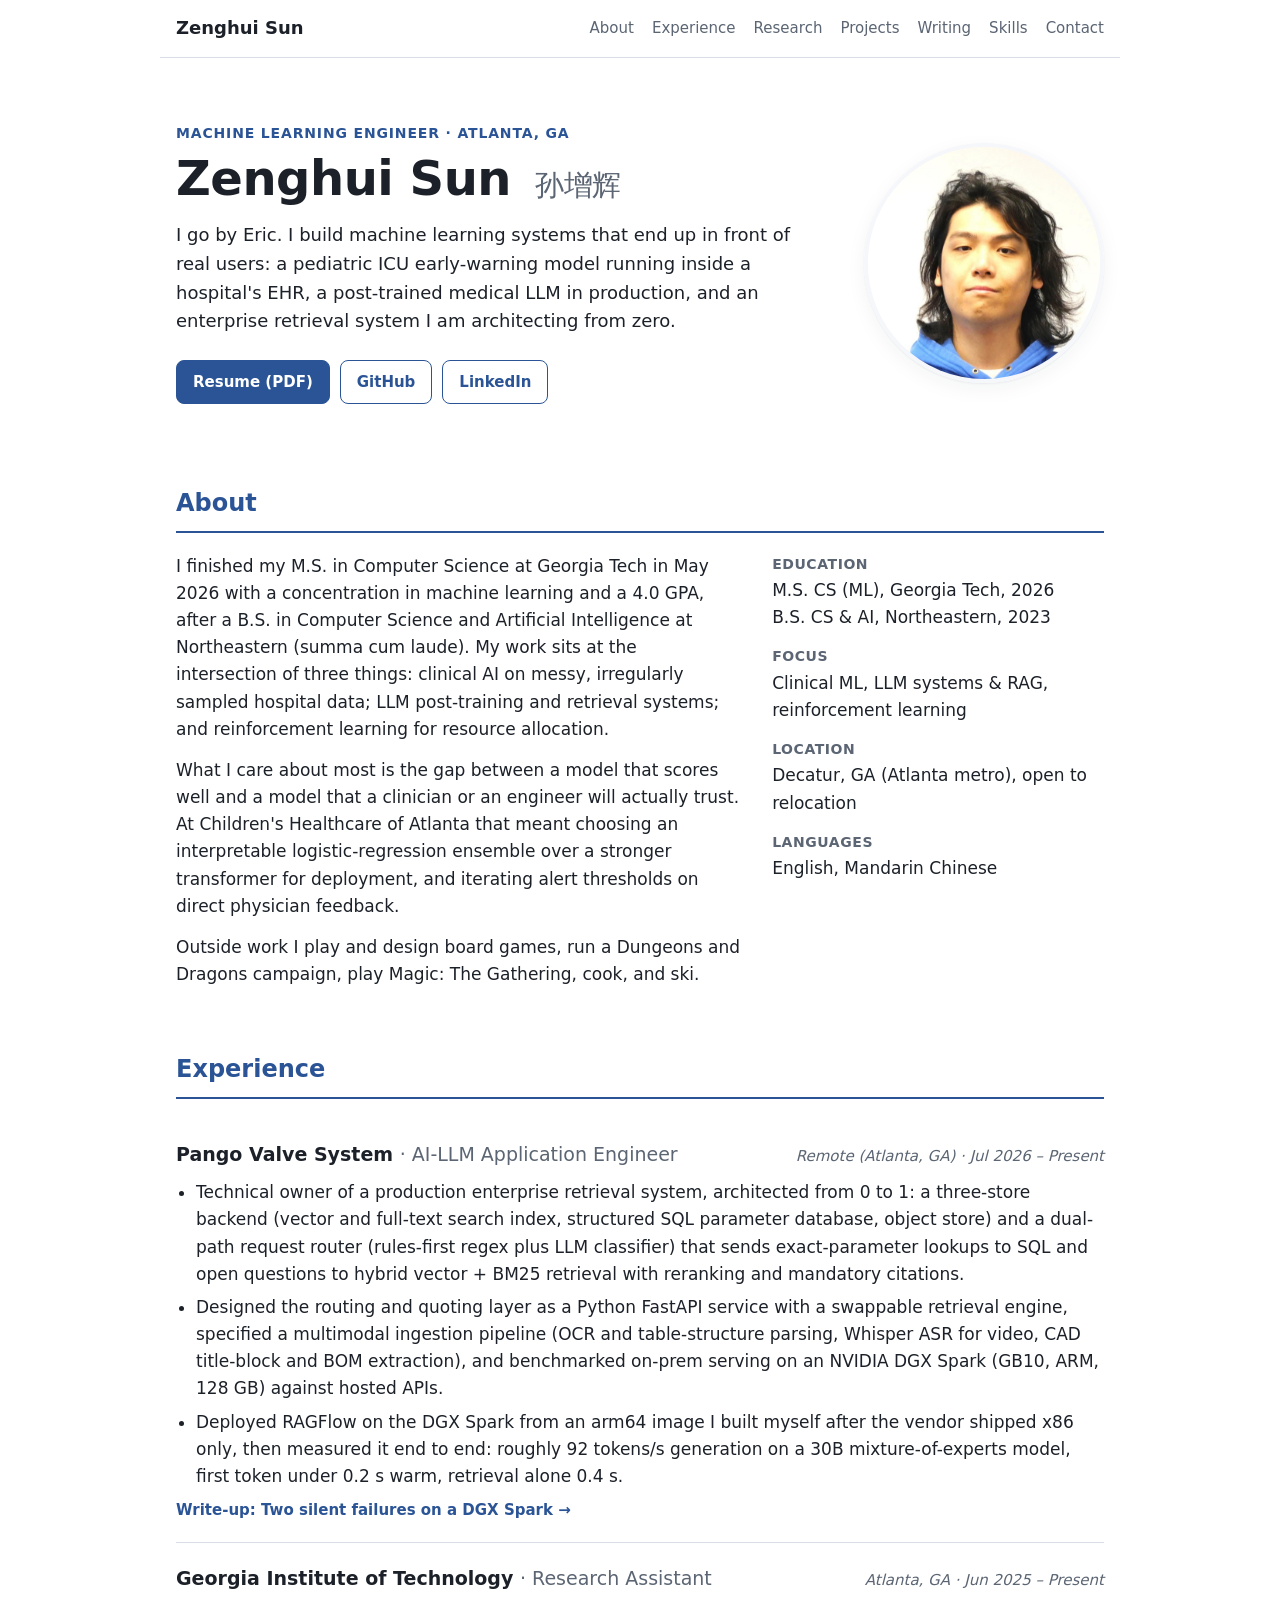
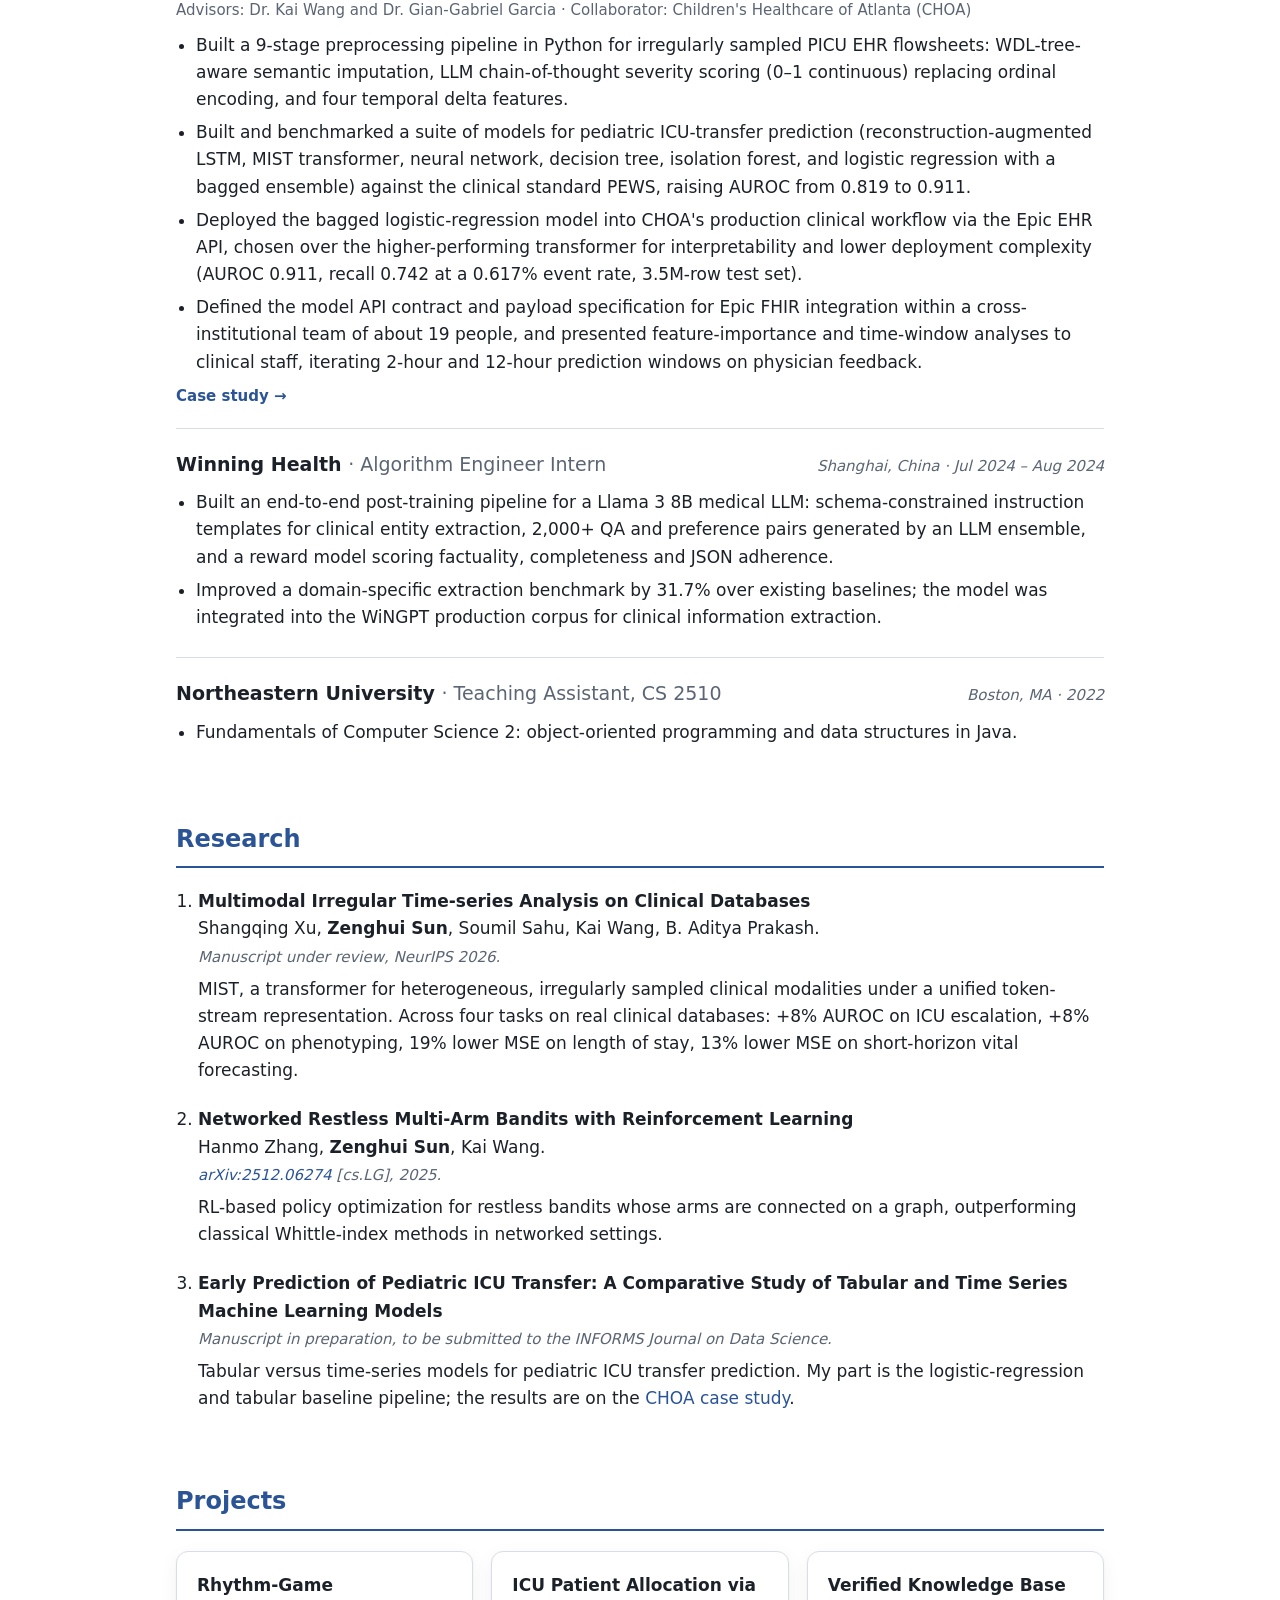
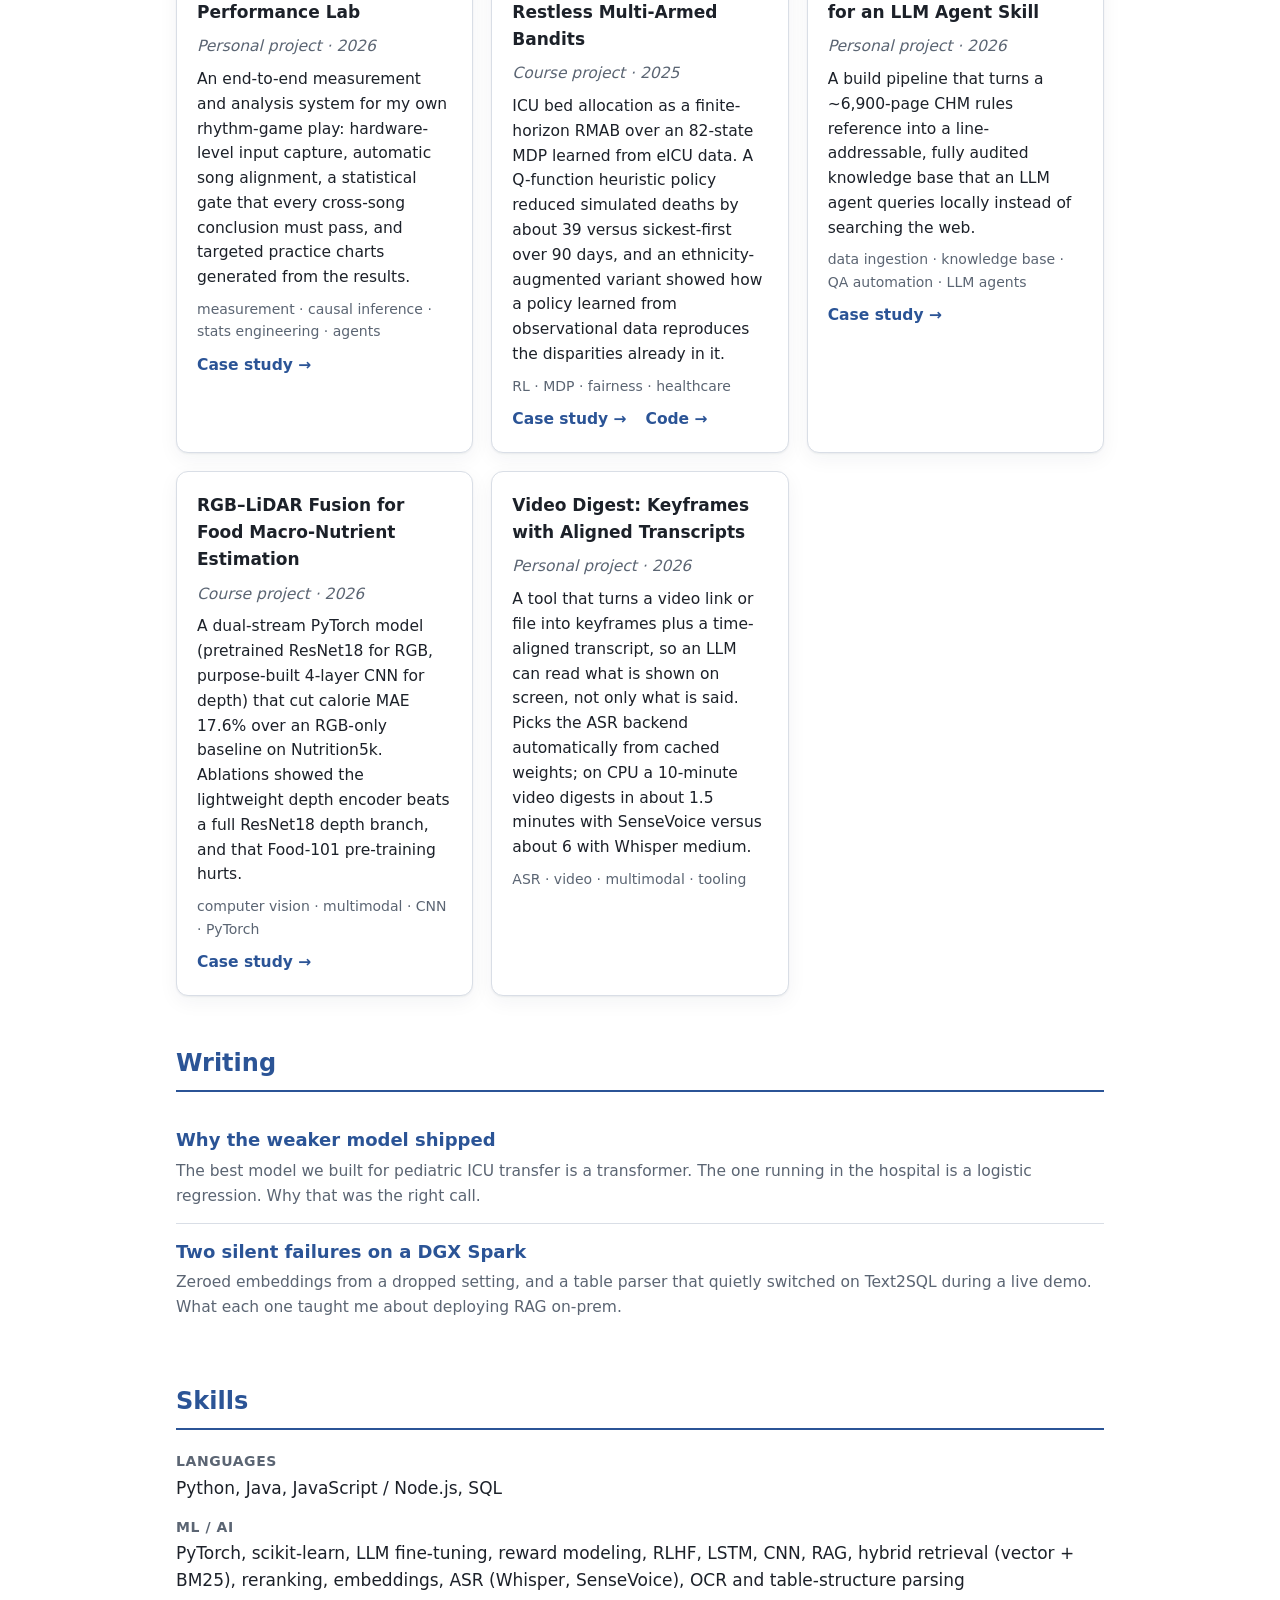
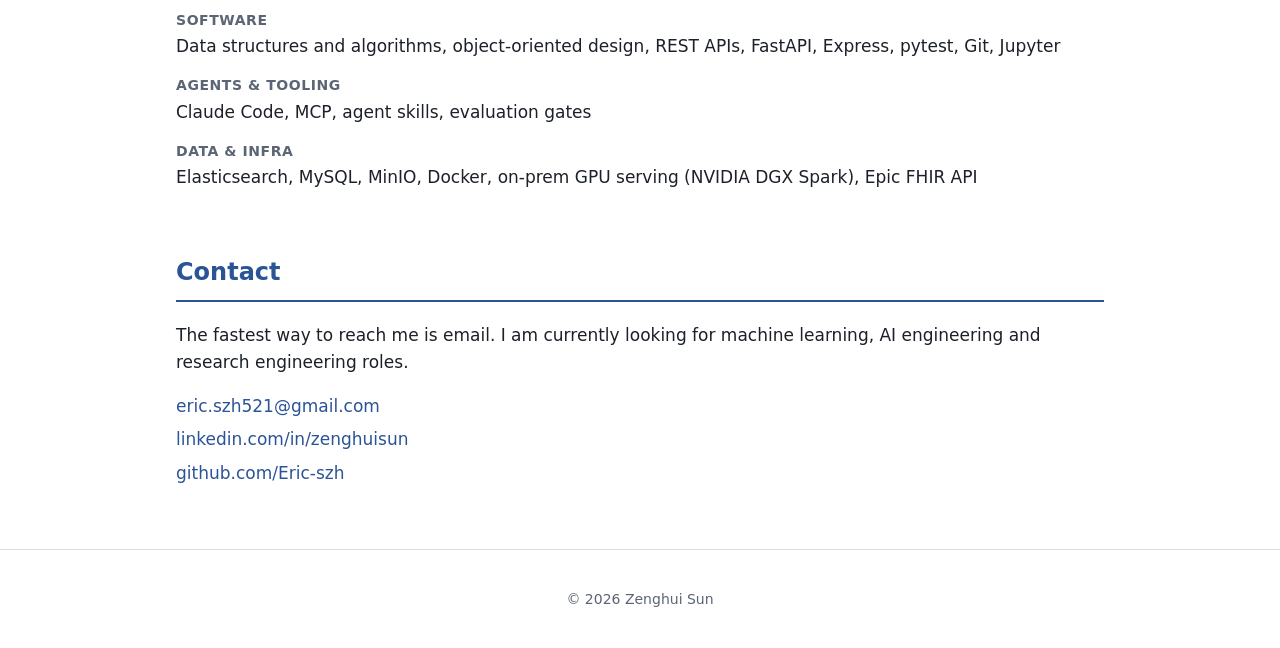
==== commit 7e6aa3f3: "Fix LinkedIn URL: linkedin.com/in/zenghuisun" ====
--- a/index.html
+++ b/index.html
@@ -33,7 +33,7 @@
       <div class="hero-actions">
         <a class="btn primary" href="assets/Zenghui_Sun_Resume.pdf" target="_blank" rel="noopener">Resume (PDF)</a>
         <a class="btn" href="https://github.com/Eric-szh" target="_blank" rel="noopener">GitHub</a>
-        <a class="btn" href="https://www.linkedin.com/in/zenghui-sun" target="_blank" rel="noopener">LinkedIn</a>
+        <a class="btn" href="https://www.linkedin.com/in/zenghuisun" target="_blank" rel="noopener">LinkedIn</a>
       </div>
     </div>
     <img class="portrait" src="assets/photo.jpg" alt="Portrait of Zenghui Sun" width="240" height="240">
@@ -203,7 +203,7 @@
     <p>The fastest way to reach me is email. I am currently looking for machine learning, AI engineering and research engineering roles.</p>
     <ul class="contact-list">
       <li><a href="mailto:eric.szh521@gmail.com">eric.szh521@gmail.com</a></li>
-      <li><a href="https://www.linkedin.com/in/zenghui-sun" target="_blank" rel="noopener">linkedin.com/in/zenghui-sun</a></li>
+      <li><a href="https://www.linkedin.com/in/zenghuisun" target="_blank" rel="noopener">linkedin.com/in/zenghuisun</a></li>
       <li><a href="https://github.com/Eric-szh" target="_blank" rel="noopener">github.com/Eric-szh</a></li>
     </ul>
   </section>
